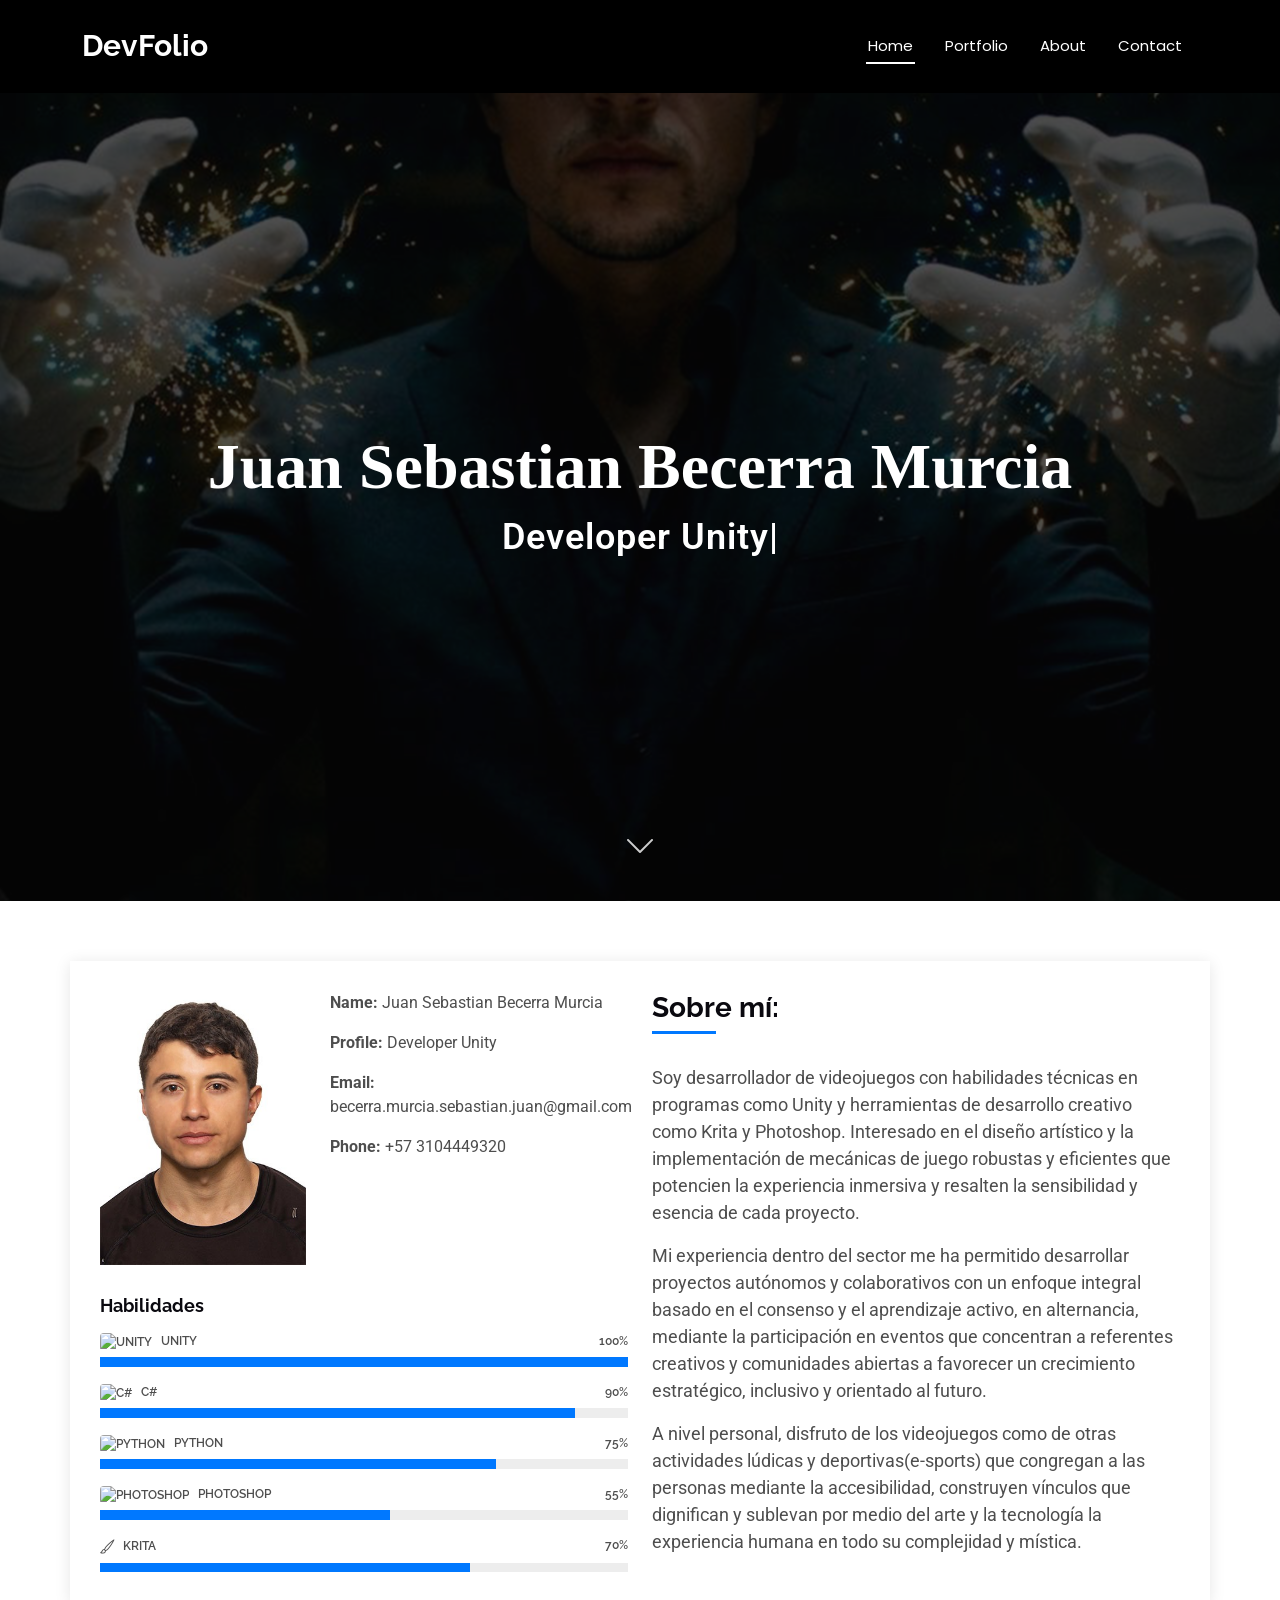
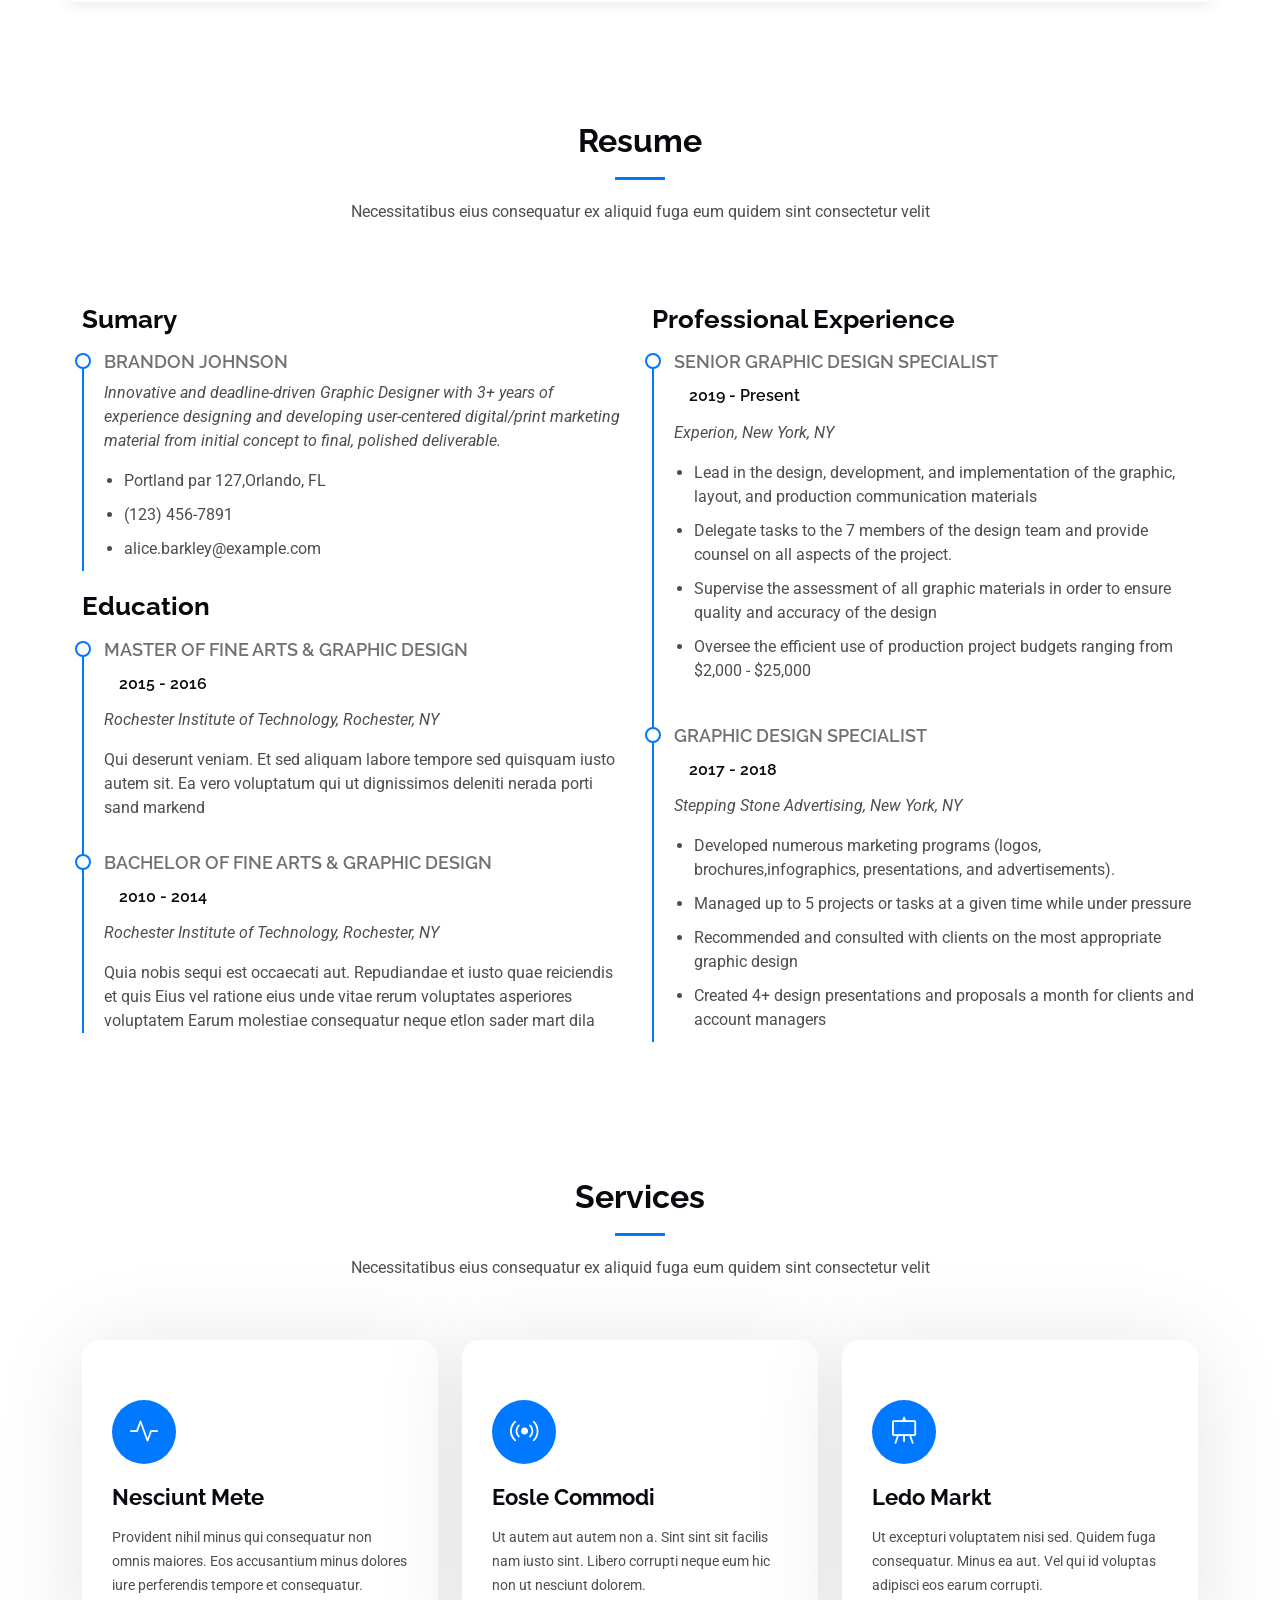
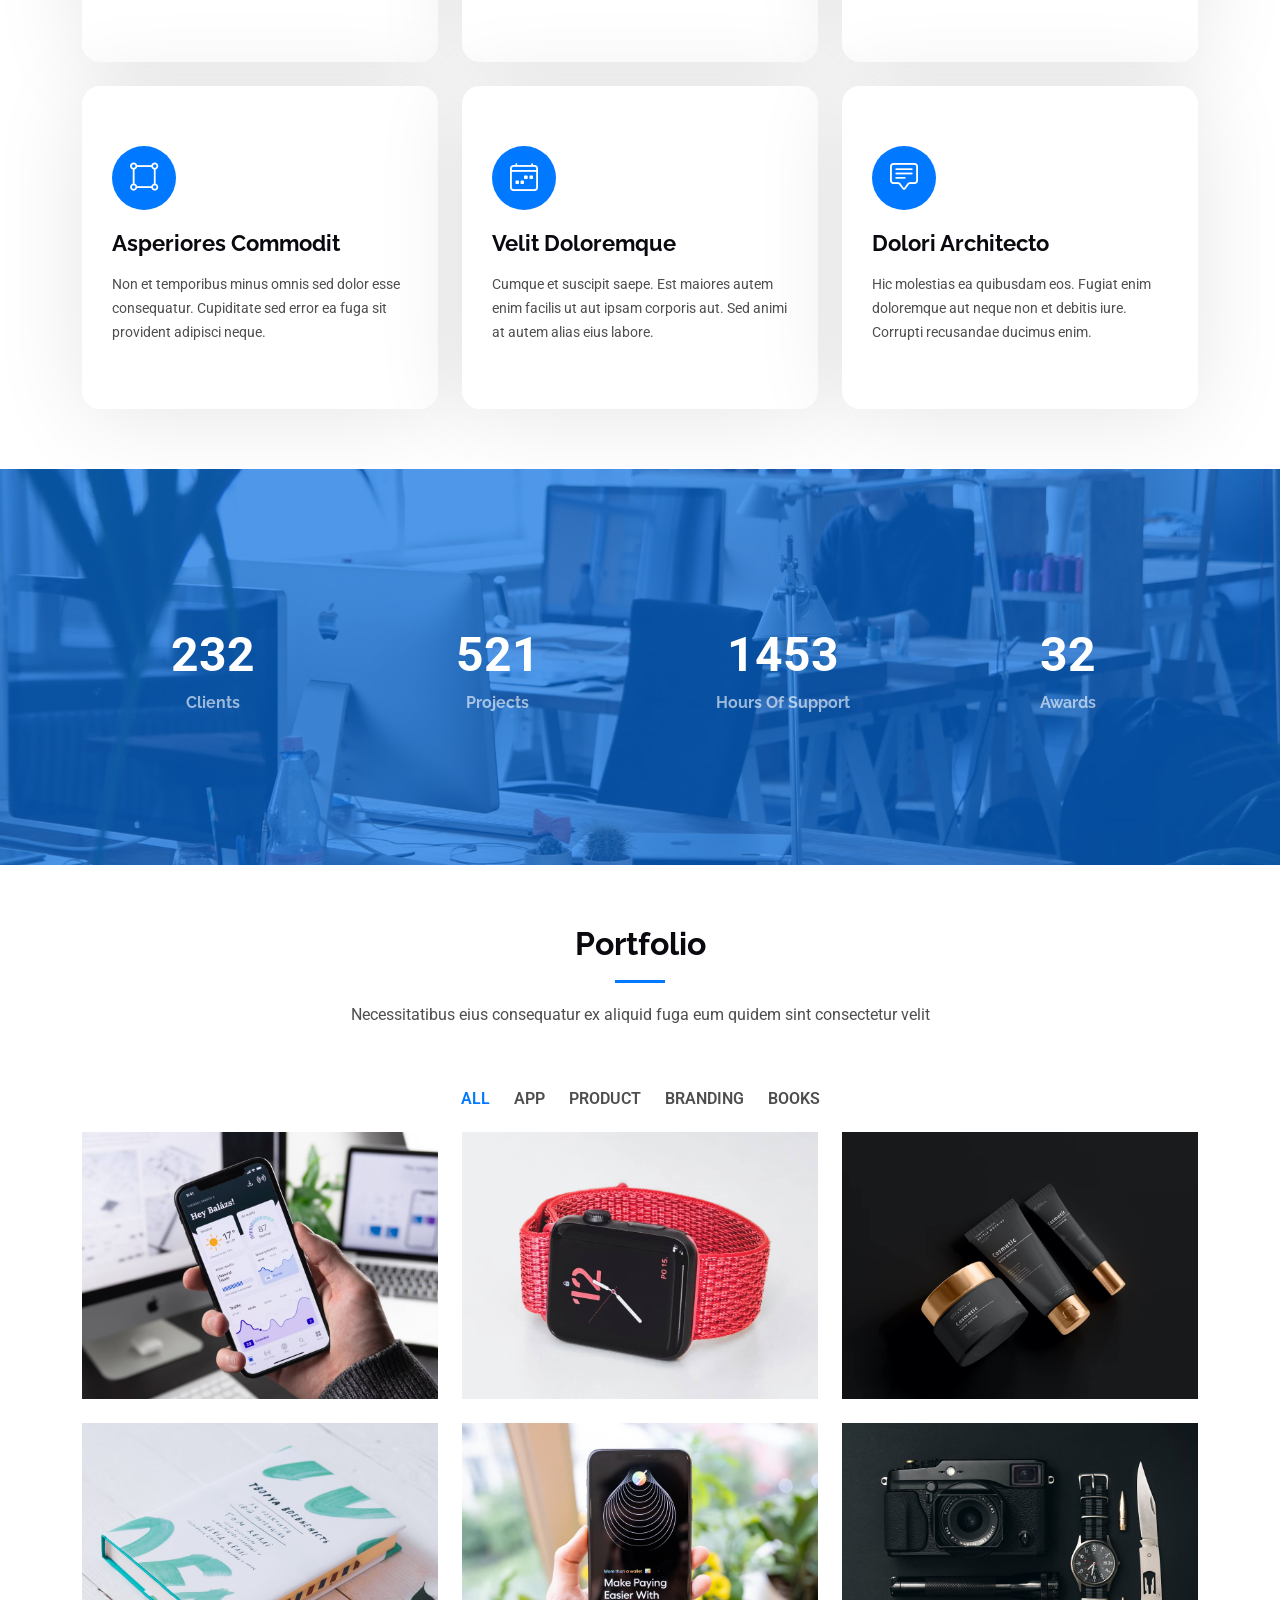
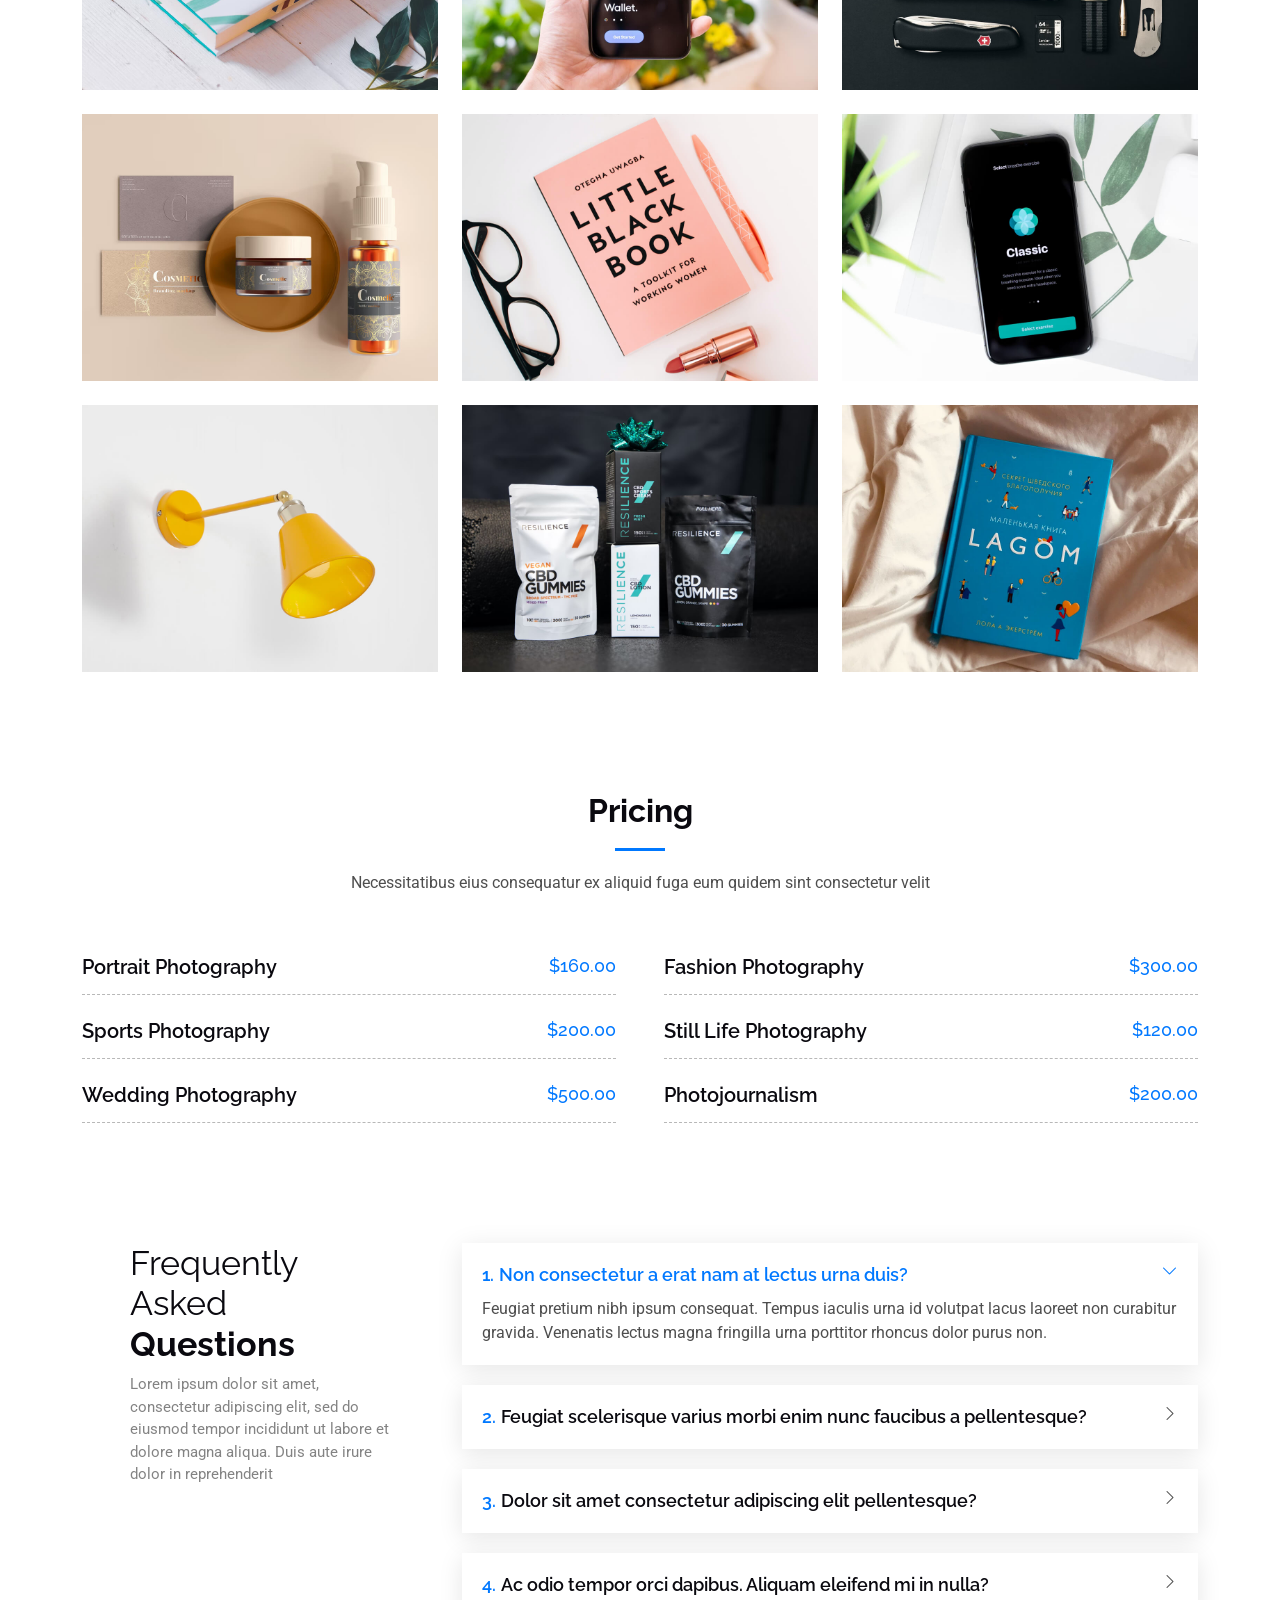
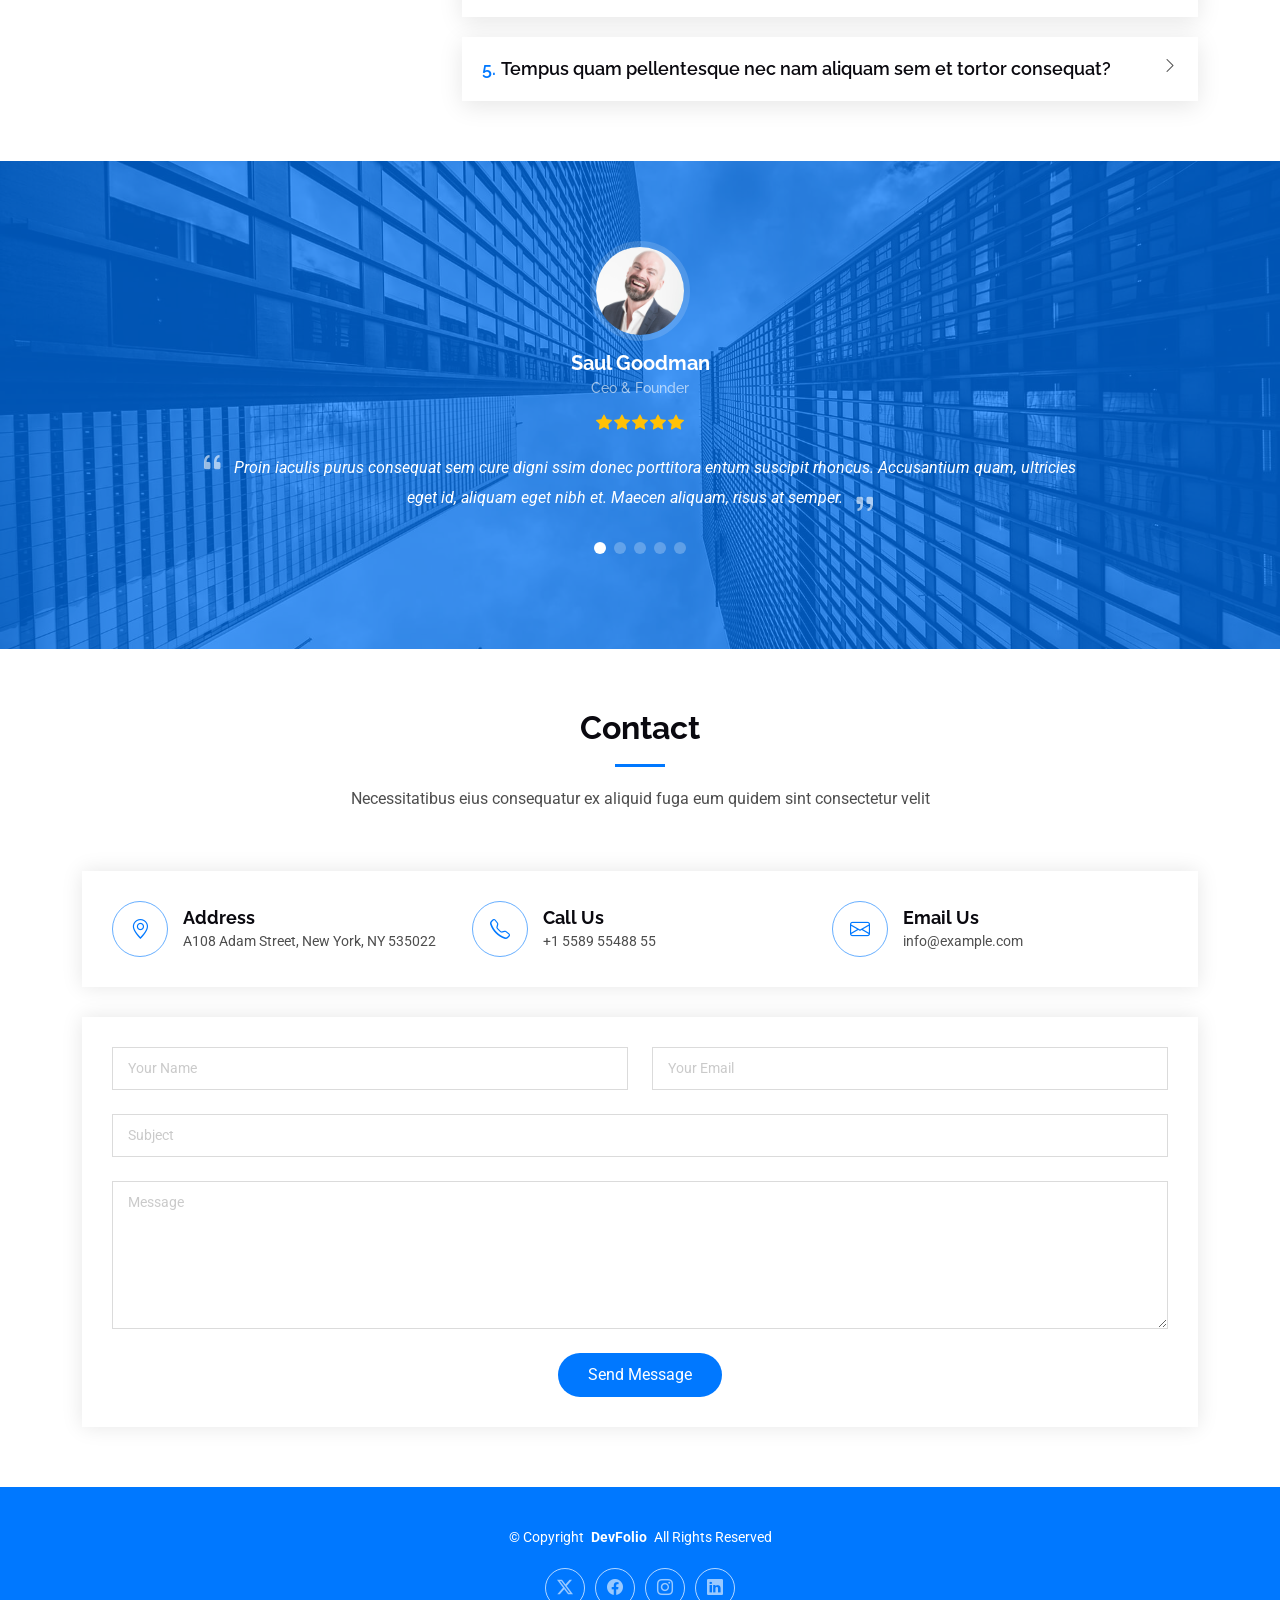
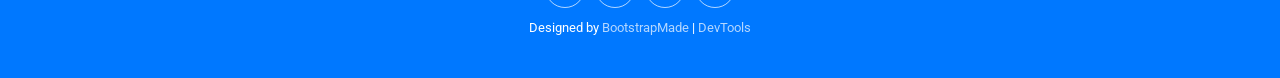
==== DevFolio/index.html @ 022523c9 "Add new HTML pages for portfolio details, service details, and starter page in DevFolio template" ====
<!DOCTYPE html>
<html lang="en">

<head>
  <meta charset="utf-8">
  <meta content="width=device-width, initial-scale=1.0" name="viewport">
  <title>Index - DevFolio Bootstrap Template</title>
  <meta name="description" content="">
  <meta name="keywords" content="">

  <!-- Favicons -->
  <link href="assets/img/favicon.png" rel="icon">
  <link href="assets/img/apple-touch-icon.png" rel="apple-touch-icon">

  <!-- Fonts -->
  <link href="https://fonts.googleapis.com" rel="preconnect">
  <link href="https://fonts.gstatic.com" rel="preconnect" crossorigin>
  <link href="https://fonts.googleapis.com/css2?family=Roboto:ital,wght@0,100;0,300;0,400;0,500;0,700;0,900;1,100;1,300;1,400;1,500;1,700;1,900&family=Poppins:ital,wght@0,100;0,200;0,300;0,400;0,500;0,600;0,700;0,800;0,900;1,100;1,200;1,300;1,400;1,500;1,600;1,700;1,800;1,900&family=Raleway:ital,wght@0,100;0,200;0,300;0,400;0,500;0,600;0,700;0,800;0,900;1,100;1,200;1,300;1,400;1,500;1,600;1,700;1,800;1,900&display=swap" rel="stylesheet">
  <link href="https://fonts.googleapis.com/css2?family=Ribeye&display=swap" rel="preconnect">

  <!-- Vendor CSS Files -->
  <link href="assets/vendor/bootstrap/css/bootstrap.min.css" rel="stylesheet">
  <link href="assets/vendor/bootstrap-icons/bootstrap-icons.css" rel="stylesheet">
  <link href="assets/vendor/aos/aos.css" rel="stylesheet">
  <link href="assets/vendor/glightbox/css/glightbox.min.css" rel="stylesheet">
  <link href="assets/vendor/swiper/swiper-bundle.min.css" rel="stylesheet">

  <!--Devicon-->
  <link href="https://cdn.jsdelivr.net/gh/devicons/devicon@v2.16.0/devicon.min.css" rel="stylesheet">

  <!-- Main CSS File -->
  <link href="assets/css/main.css" rel="stylesheet">

  <!-- =======================================================
  * Template Name: DevFolio
  * Template URL: https://bootstrapmade.com/devfolio-bootstrap-portfolio-html-template/
  * Updated: Aug 07 2024 with Bootstrap v5.3.3
  * Author: BootstrapMade.com
  * License: https://bootstrapmade.com/license/
  ======================================================== -->
</head>

<body class="index-page">

  <header id="header" class="header d-flex align-items-center sticky-top">
    <div class="container-fluid container-xl position-relative d-flex align-items-center justify-content-between">

      <a href="index.html" class="logo d-flex align-items-center">
        <!-- Uncomment the line below if you also wish to use an image logo -->
        <!-- <img src="assets/img/logo.png" alt=""> -->
        <h1 class="sitename">DevFolio</h1>
      </a>

      <nav id="navmenu" class="navmenu">
        <ul>
          <li><a href="#hero" class="active">Home<br></a></li>
          <li><a href="#portfolio">Portfolio</a></li>
          <li><a href="#about">About</a></li>
          <li><a href="#contact">Contact</a></li>
          <!--
          <li class="dropdown"><a href="#"><span>Dropdown</span> <i class="bi bi-chevron-down toggle-dropdown"></i></a>
            <ul>
              <li><a href="#">Dropdown 1</a></li>
              <li class="dropdown"><a href="#"><span>Deep Dropdown</span> <i class="bi bi-chevron-down toggle-dropdown"></i></a>
                <ul>
                  <li><a href="#">Deep Dropdown 1</a></li>
                  <li><a href="#">Deep Dropdown 2</a></li>
                  <li><a href="#">Deep Dropdown 3</a></li>
                  <li><a href="#">Deep Dropdown 4</a></li>
                  <li><a href="#">Deep Dropdown 5</a></li>
                </ul>
              </li>
              <li><a href="#">Dropdown 2</a></li>
              <li><a href="#">Dropdown 3</a></li>
              <li><a href="#">Dropdown 4</a></li>
            </ul>
          </li>
          <li><a href="#contact">Contact</a></li>
        </ul>
      -->
        <i class="mobile-nav-toggle d-xl-none bi bi-list"></i>
      </nav>

    </div>
  </header>

  <main class="main">

    <!-- Hero Section -->
    <section id="hero" class="hero section dark-background">

      <img src="assets/img/Inmortal.png" alt="" data-aos="fade-in">

      <div class="container d-flex flex-column align-items-center justify-content-center text-center" data-aos="fade-up" data-aos-delay="100">
        <h2>Juan Sebastian Becerra Murcia</h2>
        <p><span class="typed" data-typed-items="Developer Unity, Technical Arts"></span></p>
      </div>
      <!-- Indicador de scroll — enlace funcional + icono animado -->
      <a href="#about" class="hero-scroll-indicator" aria-label="Scroll to about section">
      <i class="bi bi-chevron-down"></i>
      </a>

    </section><!-- /Hero Section -->

    <!-- About Section -->
    <section id="about" class="about section">

      <div class="container" data-aos="fade-up" data-aos-delay="100">

        <div class="row gy-4">
          <div class="col-md-6">

            <div class="row justify-content-between gy-4">
              <div class="col-lg-5">
                <img src="assets/img/Mi.jpeg" class="img-fluid" alt="">
              </div>
              <div class="col-lg-7 about-info">
                <p><strong>Name: </strong> <span>Juan Sebastian Becerra Murcia</span></p>
                <p><strong>Profile: </strong> <span>Developer Unity</span></p>
                <p><strong>Email: </strong> <span>becerra.murcia.sebastian.juan@gmail.com</span></p>
                <p><strong>Phone: </strong> <span>+57 3104449320</span></p>
              </div>
            </div>

            <div class="skills-content skills-animation">

              <h5>Habilidades</h5>

                <div class="progress">
                  <span class="skill"><img src="https://skillicons.dev/icons?i=unity" width="20" height="20" alt="Unity"> <span>Unity</span> <i class="val">100%</i></span>
                  <div class="progress-bar-wrap">
                    <div class="progress-bar" role="progressbar" aria-valuenow="100" aria-valuemin="0" aria-valuemax="100"></div>
                  </div>
                </div><!-- End Skills Item -->

                <div class="progress">
                  <span class="skill"><img src="https://skillicons.dev/icons?i=cs" width="20" height="20" alt="C#"> <span>C#</span> <i class="val">90%</i></span>
                  <div class="progress-bar-wrap">
                    <div class="progress-bar" role="progressbar" aria-valuenow="90" aria-valuemin="0" aria-valuemax="100"></div>
                  </div>
                </div><!-- End Skills Item -->

                <div class="progress">
                  <span class="skill"><img src="https://skillicons.dev/icons?i=python" width="20" height="20" alt="python"> <span>Python</span> <i class="val">75%</i></span>
                  <div class="progress-bar-wrap">
                    <div class="progress-bar" role="progressbar" aria-valuenow="75" aria-valuemin="0" aria-valuemax="100"></div>
                  </div>
                </div><!-- End Skills Item -->

                <div class="progress">
                  <span class="skill"><img src="https://skillicons.dev/icons?i=ps" width="20" height="20" alt="Photoshop"> <span>Photoshop</span> <i class="val">55%</i></span>
                  <div class="progress-bar-wrap">
                    <div class="progress-bar" role="progressbar" aria-valuenow="55" aria-valuemin="0" aria-valuemax="100"></div>
                  </div>
                </div><!-- End Skills Item -->

                <div class="progress">
                  <span class="skill"><i class="bi bi-brush" style="font-size: 1.2em; margin-right: 6px; vertical-align: middle;"></i> <span>Krita</span> <i class="val">70%</i></span>
                  <div class="progress-bar-wrap">
                    <div class="progress-bar" role="progressbar" aria-valuenow="70" aria-valuemin="0" aria-valuemax="100"></div>
                  </div>
                </div><!-- End Skills Item -->

            </div>
          </div>

          <div class="col-md-6">
            <div class="about-me">
              <h4>Sobre mí:</h4>
              <p>
                Soy desarrollador de videojuegos con habilidades técnicas en programas como Unity y herramientas de desarrollo creativo como Krita y Photoshop. Interesado en el diseño artístico y la implementación de mecánicas de juego robustas y eficientes que potencien la experiencia inmersiva y resalten la sensibilidad y esencia de cada proyecto.
              </p>
              <p>
                Mi experiencia dentro del sector me ha permitido desarrollar proyectos autónomos y colaborativos con un enfoque integral basado en el consenso y el aprendizaje activo, en alternancia, mediante la participación en eventos que concentran a referentes creativos y comunidades abiertas a favorecer un crecimiento estratégico, inclusivo y orientado al futuro.
              </p>
              <p>
                A nivel personal, disfruto de los videojuegos como de otras actividades lúdicas y deportivas(e-sports) que congregan a las personas mediante la accesibilidad, construyen vínculos que dignifican y sublevan por medio del arte y la tecnología la experiencia humana en todo su complejidad y mística.  
              </p>
            </div>
          </div>
        </div>

      </div>

    </section><!-- /About Section -->

    <!-- Resume Section -->
    <section id="resume" class="resume section">

      <!-- Section Title -->
      <div class="container section-title" data-aos="fade-up">
        <h2>Resume</h2>
        <p>Necessitatibus eius consequatur ex aliquid fuga eum quidem sint consectetur velit</p>
      </div><!-- End Section Title -->

      <div class="container">

        <div class="row">

          <div class="col-lg-6" data-aos="fade-up" data-aos-delay="100">
            <h3 class="resume-title">Sumary</h3>

            <div class="resume-item pb-0">
              <h4>Brandon Johnson</h4>
              <p><em>Innovative and deadline-driven Graphic Designer with 3+ years of experience designing and developing user-centered digital/print marketing material from initial concept to final, polished deliverable.</em></p>
              <ul>
                <li>Portland par 127,Orlando, FL</li>
                <li>(123) 456-7891</li>
                <li>alice.barkley@example.com</li>
              </ul>
            </div><!-- Edn Resume Item -->

            <h3 class="resume-title">Education</h3>
            <div class="resume-item">
              <h4>Master of Fine Arts &amp; Graphic Design</h4>
              <h5>2015 - 2016</h5>
              <p><em>Rochester Institute of Technology, Rochester, NY</em></p>
              <p>Qui deserunt veniam. Et sed aliquam labore tempore sed quisquam iusto autem sit. Ea vero voluptatum qui ut dignissimos deleniti nerada porti sand markend</p>
            </div><!-- Edn Resume Item -->

            <div class="resume-item">
              <h4>Bachelor of Fine Arts &amp; Graphic Design</h4>
              <h5>2010 - 2014</h5>
              <p><em>Rochester Institute of Technology, Rochester, NY</em></p>
              <p>Quia nobis sequi est occaecati aut. Repudiandae et iusto quae reiciendis et quis Eius vel ratione eius unde vitae rerum voluptates asperiores voluptatem Earum molestiae consequatur neque etlon sader mart dila</p>
            </div><!-- Edn Resume Item -->

          </div>

          <div class="col-lg-6" data-aos="fade-up" data-aos-delay="200">
            <h3 class="resume-title">Professional Experience</h3>
            <div class="resume-item">
              <h4>Senior graphic design specialist</h4>
              <h5>2019 - Present</h5>
              <p><em>Experion, New York, NY </em></p>
              <ul>
                <li>Lead in the design, development, and implementation of the graphic, layout, and production communication materials</li>
                <li>Delegate tasks to the 7 members of the design team and provide counsel on all aspects of the project. </li>
                <li>Supervise the assessment of all graphic materials in order to ensure quality and accuracy of the design</li>
                <li>Oversee the efficient use of production project budgets ranging from $2,000 - $25,000</li>
              </ul>
            </div><!-- Edn Resume Item -->

            <div class="resume-item">
              <h4>Graphic design specialist</h4>
              <h5>2017 - 2018</h5>
              <p><em>Stepping Stone Advertising, New York, NY</em></p>
              <ul>
                <li>Developed numerous marketing programs (logos, brochures,infographics, presentations, and advertisements).</li>
                <li>Managed up to 5 projects or tasks at a given time while under pressure</li>
                <li>Recommended and consulted with clients on the most appropriate graphic design</li>
                <li>Created 4+ design presentations and proposals a month for clients and account managers</li>
              </ul>
            </div><!-- Edn Resume Item -->

          </div>

        </div>

      </div>

    </section><!-- /Resume Section -->

    <!-- Services Section -->
    <section id="services" class="services section">

      <!-- Section Title -->
      <div class="container section-title" data-aos="fade-up">
        <h2>Services</h2>
        <p>Necessitatibus eius consequatur ex aliquid fuga eum quidem sint consectetur velit</p>
      </div><!-- End Section Title -->

      <div class="container">

        <div class="row gy-4">

          <div class="col-lg-4 col-md-6" data-aos="fade-up" data-aos-delay="100">
            <div class="service-item  position-relative">
              <div class="icon">
                <i class="bi bi-activity"></i>
              </div>
              <a href="#" class="stretched-link">
                <h3>Nesciunt Mete</h3>
              </a>
              <p>Provident nihil minus qui consequatur non omnis maiores. Eos accusantium minus dolores iure perferendis tempore et consequatur.</p>
            </div>
          </div><!-- End Service Item -->

          <div class="col-lg-4 col-md-6" data-aos="fade-up" data-aos-delay="200">
            <div class="service-item position-relative">
              <div class="icon">
                <i class="bi bi-broadcast"></i>
              </div>
              <a href="#" class="stretched-link">
                <h3>Eosle Commodi</h3>
              </a>
              <p>Ut autem aut autem non a. Sint sint sit facilis nam iusto sint. Libero corrupti neque eum hic non ut nesciunt dolorem.</p>
            </div>
          </div><!-- End Service Item -->

          <div class="col-lg-4 col-md-6" data-aos="fade-up" data-aos-delay="300">
            <div class="service-item position-relative">
              <div class="icon">
                <i class="bi bi-easel"></i>
              </div>
              <a href="#" class="stretched-link">
                <h3>Ledo Markt</h3>
              </a>
              <p>Ut excepturi voluptatem nisi sed. Quidem fuga consequatur. Minus ea aut. Vel qui id voluptas adipisci eos earum corrupti.</p>
            </div>
          </div><!-- End Service Item -->

          <div class="col-lg-4 col-md-6" data-aos="fade-up" data-aos-delay="400">
            <div class="service-item position-relative">
              <div class="icon">
                <i class="bi bi-bounding-box-circles"></i>
              </div>
              <a href="#" class="stretched-link">
                <h3>Asperiores Commodit</h3>
              </a>
              <p>Non et temporibus minus omnis sed dolor esse consequatur. Cupiditate sed error ea fuga sit provident adipisci neque.</p>
              <a href="#" class="stretched-link"></a>
            </div>
          </div><!-- End Service Item -->

          <div class="col-lg-4 col-md-6" data-aos="fade-up" data-aos-delay="500">
            <div class="service-item position-relative">
              <div class="icon">
                <i class="bi bi-calendar4-week"></i>
              </div>
              <a href="#" class="stretched-link">
                <h3>Velit Doloremque</h3>
              </a>
              <p>Cumque et suscipit saepe. Est maiores autem enim facilis ut aut ipsam corporis aut. Sed animi at autem alias eius labore.</p>
              <a href="#" class="stretched-link"></a>
            </div>
          </div><!-- End Service Item -->

          <div class="col-lg-4 col-md-6" data-aos="fade-up" data-aos-delay="600">
            <div class="service-item position-relative">
              <div class="icon">
                <i class="bi bi-chat-square-text"></i>
              </div>
              <a href="#" class="stretched-link">
                <h3>Dolori Architecto</h3>
              </a>
              <p>Hic molestias ea quibusdam eos. Fugiat enim doloremque aut neque non et debitis iure. Corrupti recusandae ducimus enim.</p>
              <a href="#" class="stretched-link"></a>
            </div>
          </div><!-- End Service Item -->

        </div>

      </div>

    </section><!-- /Services Section -->

    <!-- Stats Section -->
    <section id="stats" class="stats section accent-background">

      <img src="assets/img/stats-bg.jpg" alt="" data-aos="fade-in">

      <div class="container position-relative" data-aos="fade-up" data-aos-delay="100">

        <div class="row gy-4">

          <div class="col-lg-3 col-md-6">
            <div class="stats-item text-center w-100 h-100">
              <span data-purecounter-start="0" data-purecounter-end="232" data-purecounter-duration="0" class="purecounter">232</span>
              <p>Clients</p>
            </div>
          </div><!-- End Stats Item -->

          <div class="col-lg-3 col-md-6">
            <div class="stats-item text-center w-100 h-100">
              <span data-purecounter-start="0" data-purecounter-end="521" data-purecounter-duration="0" class="purecounter">521</span>
              <p>Projects</p>
            </div>
          </div><!-- End Stats Item -->

          <div class="col-lg-3 col-md-6">
            <div class="stats-item text-center w-100 h-100">
              <span data-purecounter-start="0" data-purecounter-end="1453" data-purecounter-duration="0" class="purecounter">1453</span>
              <p>Hours Of Support</p>
            </div>
          </div><!-- End Stats Item -->

          <div class="col-lg-3 col-md-6">
            <div class="stats-item text-center w-100 h-100">
              <span data-purecounter-start="0" data-purecounter-end="32" data-purecounter-duration="0" class="purecounter">32</span>
              <p>Awards</p>
            </div>
          </div><!-- End Stats Item -->

        </div>

      </div>

    </section><!-- /Stats Section -->

    <!-- Portfolio Section -->
    <section id="portfolio" class="portfolio section">

      <!-- Section Title -->
      <div class="container section-title" data-aos="fade-up">
        <h2>Portfolio</h2>
        <p>Necessitatibus eius consequatur ex aliquid fuga eum quidem sint consectetur velit</p>
      </div><!-- End Section Title -->

      <div class="container">

        <div class="isotope-layout" data-default-filter="*" data-layout="masonry" data-sort="original-order">

          <ul class="portfolio-filters isotope-filters" data-aos="fade-up" data-aos-delay="100">
            <li data-filter="*" class="filter-active">All</li>
            <li data-filter=".filter-app">App</li>
            <li data-filter=".filter-product">Product</li>
            <li data-filter=".filter-branding">Branding</li>
            <li data-filter=".filter-books">Books</li>
          </ul><!-- End Portfolio Filters -->

          <div class="row gy-4 isotope-container" data-aos="fade-up" data-aos-delay="200">

            <div class="col-lg-4 col-md-6 portfolio-item isotope-item filter-app">
              <img src="assets/img/portfolio/app-1.jpg" class="img-fluid" alt="">
              <div class="portfolio-info">
                <h4>App 1</h4>
                <p>Lorem ipsum, dolor sit amet consectetur</p>
                <a href="assets/img/portfolio/app-1.jpg" title="App 1" data-gallery="portfolio-gallery-app" class="glightbox preview-link"><i class="bi bi-zoom-in"></i></a>
                <a href="portfolio-details.html" title="More Details" class="details-link"><i class="bi bi-link-45deg"></i></a>
              </div>
            </div><!-- End Portfolio Item -->

            <div class="col-lg-4 col-md-6 portfolio-item isotope-item filter-product">
              <img src="assets/img/portfolio/product-1.jpg" class="img-fluid" alt="">
              <div class="portfolio-info">
                <h4>Product 1</h4>
                <p>Lorem ipsum, dolor sit amet consectetur</p>
                <a href="assets/img/portfolio/product-1.jpg" title="Product 1" data-gallery="portfolio-gallery-product" class="glightbox preview-link"><i class="bi bi-zoom-in"></i></a>
                <a href="portfolio-details.html" title="More Details" class="details-link"><i class="bi bi-link-45deg"></i></a>
              </div>
            </div><!-- End Portfolio Item -->

            <div class="col-lg-4 col-md-6 portfolio-item isotope-item filter-branding">
              <img src="assets/img/portfolio/branding-1.jpg" class="img-fluid" alt="">
              <div class="portfolio-info">
                <h4>Branding 1</h4>
                <p>Lorem ipsum, dolor sit amet consectetur</p>
                <a href="assets/img/portfolio/branding-1.jpg" title="Branding 1" data-gallery="portfolio-gallery-branding" class="glightbox preview-link"><i class="bi bi-zoom-in"></i></a>
                <a href="portfolio-details.html" title="More Details" class="details-link"><i class="bi bi-link-45deg"></i></a>
              </div>
            </div><!-- End Portfolio Item -->

            <div class="col-lg-4 col-md-6 portfolio-item isotope-item filter-books">
              <img src="assets/img/portfolio/books-1.jpg" class="img-fluid" alt="">
              <div class="portfolio-info">
                <h4>Books 1</h4>
                <p>Lorem ipsum, dolor sit amet consectetur</p>
                <a href="assets/img/portfolio/books-1.jpg" title="Branding 1" data-gallery="portfolio-gallery-book" class="glightbox preview-link"><i class="bi bi-zoom-in"></i></a>
                <a href="portfolio-details.html" title="More Details" class="details-link"><i class="bi bi-link-45deg"></i></a>
              </div>
            </div><!-- End Portfolio Item -->

            <div class="col-lg-4 col-md-6 portfolio-item isotope-item filter-app">
              <img src="assets/img/portfolio/app-2.jpg" class="img-fluid" alt="">
              <div class="portfolio-info">
                <h4>App 2</h4>
                <p>Lorem ipsum, dolor sit amet consectetur</p>
                <a href="assets/img/portfolio/app-2.jpg" title="App 2" data-gallery="portfolio-gallery-app" class="glightbox preview-link"><i class="bi bi-zoom-in"></i></a>
                <a href="portfolio-details.html" title="More Details" class="details-link"><i class="bi bi-link-45deg"></i></a>
              </div>
            </div><!-- End Portfolio Item -->

            <div class="col-lg-4 col-md-6 portfolio-item isotope-item filter-product">
              <img src="assets/img/portfolio/product-2.jpg" class="img-fluid" alt="">
              <div class="portfolio-info">
                <h4>Product 2</h4>
                <p>Lorem ipsum, dolor sit amet consectetur</p>
                <a href="assets/img/portfolio/product-2.jpg" title="Product 2" data-gallery="portfolio-gallery-product" class="glightbox preview-link"><i class="bi bi-zoom-in"></i></a>
                <a href="portfolio-details.html" title="More Details" class="details-link"><i class="bi bi-link-45deg"></i></a>
              </div>
            </div><!-- End Portfolio Item -->

            <div class="col-lg-4 col-md-6 portfolio-item isotope-item filter-branding">
              <img src="assets/img/portfolio/branding-2.jpg" class="img-fluid" alt="">
              <div class="portfolio-info">
                <h4>Branding 2</h4>
                <p>Lorem ipsum, dolor sit amet consectetur</p>
                <a href="assets/img/portfolio/branding-2.jpg" title="Branding 2" data-gallery="portfolio-gallery-branding" class="glightbox preview-link"><i class="bi bi-zoom-in"></i></a>
                <a href="portfolio-details.html" title="More Details" class="details-link"><i class="bi bi-link-45deg"></i></a>
              </div>
            </div><!-- End Portfolio Item -->

            <div class="col-lg-4 col-md-6 portfolio-item isotope-item filter-books">
              <img src="assets/img/portfolio/books-2.jpg" class="img-fluid" alt="">
              <div class="portfolio-info">
                <h4>Books 2</h4>
                <p>Lorem ipsum, dolor sit amet consectetur</p>
                <a href="assets/img/portfolio/books-2.jpg" title="Branding 2" data-gallery="portfolio-gallery-book" class="glightbox preview-link"><i class="bi bi-zoom-in"></i></a>
                <a href="portfolio-details.html" title="More Details" class="details-link"><i class="bi bi-link-45deg"></i></a>
              </div>
            </div><!-- End Portfolio Item -->

            <div class="col-lg-4 col-md-6 portfolio-item isotope-item filter-app">
              <img src="assets/img/portfolio/app-3.jpg" class="img-fluid" alt="">
              <div class="portfolio-info">
                <h4>App 3</h4>
                <p>Lorem ipsum, dolor sit amet consectetur</p>
                <a href="assets/img/portfolio/app-3.jpg" title="App 3" data-gallery="portfolio-gallery-app" class="glightbox preview-link"><i class="bi bi-zoom-in"></i></a>
                <a href="portfolio-details.html" title="More Details" class="details-link"><i class="bi bi-link-45deg"></i></a>
              </div>
            </div><!-- End Portfolio Item -->

            <div class="col-lg-4 col-md-6 portfolio-item isotope-item filter-product">
              <img src="assets/img/portfolio/product-3.jpg" class="img-fluid" alt="">
              <div class="portfolio-info">
                <h4>Product 3</h4>
                <p>Lorem ipsum, dolor sit amet consectetur</p>
                <a href="assets/img/portfolio/product-3.jpg" title="Product 3" data-gallery="portfolio-gallery-product" class="glightbox preview-link"><i class="bi bi-zoom-in"></i></a>
                <a href="portfolio-details.html" title="More Details" class="details-link"><i class="bi bi-link-45deg"></i></a>
              </div>
            </div><!-- End Portfolio Item -->

            <div class="col-lg-4 col-md-6 portfolio-item isotope-item filter-branding">
              <img src="assets/img/portfolio/branding-3.jpg" class="img-fluid" alt="">
              <div class="portfolio-info">
                <h4>Branding 3</h4>
                <p>Lorem ipsum, dolor sit amet consectetur</p>
                <a href="assets/img/portfolio/branding-3.jpg" title="Branding 2" data-gallery="portfolio-gallery-branding" class="glightbox preview-link"><i class="bi bi-zoom-in"></i></a>
                <a href="portfolio-details.html" title="More Details" class="details-link"><i class="bi bi-link-45deg"></i></a>
              </div>
            </div><!-- End Portfolio Item -->

            <div class="col-lg-4 col-md-6 portfolio-item isotope-item filter-books">
              <img src="assets/img/portfolio/books-3.jpg" class="img-fluid" alt="">
              <div class="portfolio-info">
                <h4>Books 3</h4>
                <p>Lorem ipsum, dolor sit amet consectetur</p>
                <a href="assets/img/portfolio/books-3.jpg" title="Branding 3" data-gallery="portfolio-gallery-book" class="glightbox preview-link"><i class="bi bi-zoom-in"></i></a>
                <a href="portfolio-details.html" title="More Details" class="details-link"><i class="bi bi-link-45deg"></i></a>
              </div>
            </div><!-- End Portfolio Item -->

          </div><!-- End Portfolio Container -->

        </div>

      </div>

    </section><!-- /Portfolio Section -->

    <!-- Pricing Section -->
    <section id="pricing" class="pricing section">

      <!-- Section Title -->
      <div class="container section-title" data-aos="fade-up">
        <h2>Pricing</h2>
        <p>Necessitatibus eius consequatur ex aliquid fuga eum quidem sint consectetur velit</p>
      </div><!-- End Section Title -->

      <div class="container" data-aos="fade-up" data-aos-delay="100">

        <div class="row gy-4 gx-lg-5">

          <div class="col-lg-6">
            <div class="pricing-item d-flex justify-content-between">
              <h3>Portrait Photography</h3>
              <h4>$160.00</h4>
            </div>
          </div><!-- End Pricing Item -->

          <div class="col-lg-6">
            <div class="pricing-item d-flex justify-content-between">
              <h3>Fashion Photography</h3>
              <h4>$300.00</h4>
            </div>
          </div><!-- End Pricing Item -->

          <div class="col-lg-6">
            <div class="pricing-item d-flex justify-content-between">
              <h3>Sports Photography</h3>
              <h4>$200.00</h4>
            </div>
          </div><!-- End Pricing Item -->

          <div class="col-lg-6">
            <div class="pricing-item d-flex justify-content-between">
              <h3>Still Life Photography</h3>
              <h4>$120.00</h4>
            </div>
          </div><!-- End Pricing Item -->

          <div class="col-lg-6">
            <div class="pricing-item d-flex justify-content-between">
              <h3>Wedding Photography</h3>
              <h4>$500.00</h4>
            </div>
          </div><!-- End Pricing Item -->

          <div class="col-lg-6">
            <div class="pricing-item d-flex justify-content-between">
              <h3>Photojournalism</h3>
              <h4>$200.00</h4>
            </div>
          </div><!-- End Pricing Item -->

        </div>

      </div>

    </section><!-- /Pricing Section -->

    <!-- Faq Section -->
    <section id="faq" class="faq section">

      <div class="container">

        <div class="row gy-4">

          <div class="col-lg-4" data-aos="fade-up" data-aos-delay="100">
            <div class="content px-xl-5">
              <h3><span>Frequently Asked </span><strong>Questions</strong></h3>
              <p>
                Lorem ipsum dolor sit amet, consectetur adipiscing elit, sed do eiusmod tempor incididunt ut labore et dolore magna aliqua. Duis aute irure dolor in reprehenderit
              </p>
            </div>
          </div>

          <div class="col-lg-8" data-aos="fade-up" data-aos-delay="200">

            <div class="faq-container">
              <div class="faq-item faq-active">
                <h3><span class="num">1.</span> <span>Non consectetur a erat nam at lectus urna duis?</span></h3>
                <div class="faq-content">
                  <p>Feugiat pretium nibh ipsum consequat. Tempus iaculis urna id volutpat lacus laoreet non curabitur gravida. Venenatis lectus magna fringilla urna porttitor rhoncus dolor purus non.</p>
                </div>
                <i class="faq-toggle bi bi-chevron-right"></i>
              </div><!-- End Faq item-->

              <div class="faq-item">
                <h3><span class="num">2.</span> <span>Feugiat scelerisque varius morbi enim nunc faucibus a pellentesque?</span></h3>
                <div class="faq-content">
                  <p>Dolor sit amet consectetur adipiscing elit pellentesque habitant morbi. Id interdum velit laoreet id donec ultrices. Fringilla phasellus faucibus scelerisque eleifend donec pretium. Est pellentesque elit ullamcorper dignissim. Mauris ultrices eros in cursus turpis massa tincidunt dui.</p>
                </div>
                <i class="faq-toggle bi bi-chevron-right"></i>
              </div><!-- End Faq item-->

              <div class="faq-item">
                <h3><span class="num">3.</span> <span>Dolor sit amet consectetur adipiscing elit pellentesque?</span></h3>
                <div class="faq-content">
                  <p>Eleifend mi in nulla posuere sollicitudin aliquam ultrices sagittis orci. Faucibus pulvinar elementum integer enim. Sem nulla pharetra diam sit amet nisl suscipit. Rutrum tellus pellentesque eu tincidunt. Lectus urna duis convallis convallis tellus. Urna molestie at elementum eu facilisis sed odio morbi quis</p>
                </div>
                <i class="faq-toggle bi bi-chevron-right"></i>
              </div><!-- End Faq item-->

              <div class="faq-item">
                <h3><span class="num">4.</span> <span>Ac odio tempor orci dapibus. Aliquam eleifend mi in nulla?</span></h3>
                <div class="faq-content">
                  <p>Dolor sit amet consectetur adipiscing elit pellentesque habitant morbi. Id interdum velit laoreet id donec ultrices. Fringilla phasellus faucibus scelerisque eleifend donec pretium. Est pellentesque elit ullamcorper dignissim. Mauris ultrices eros in cursus turpis massa tincidunt dui.</p>
                </div>
                <i class="faq-toggle bi bi-chevron-right"></i>
              </div><!-- End Faq item-->

              <div class="faq-item">
                <h3><span class="num">5.</span> <span>Tempus quam pellentesque nec nam aliquam sem et tortor consequat?</span></h3>
                <div class="faq-content">
                  <p>Molestie a iaculis at erat pellentesque adipiscing commodo. Dignissim suspendisse in est ante in. Nunc vel risus commodo viverra maecenas accumsan. Sit amet nisl suscipit adipiscing bibendum est. Purus gravida quis blandit turpis cursus in</p>
                </div>
                <i class="faq-toggle bi bi-chevron-right"></i>
              </div><!-- End Faq item-->

            </div>

          </div>
        </div>

      </div>

    </section><!-- /Faq Section -->

    <!-- Testimonials Section -->
    <section id="testimonials" class="testimonials section accent-background">

      <img src="assets/img/testimonials-bg.jpg" class="testimonials-bg" alt="">

      <div class="container" data-aos="fade-up" data-aos-delay="100">

        <div class="swiper init-swiper">
          <script type="application/json" class="swiper-config">
            {
              "loop": true,
              "speed": 600,
              "autoplay": {
                "delay": 5000
              },
              "slidesPerView": "auto",
              "pagination": {
                "el": ".swiper-pagination",
                "type": "bullets",
                "clickable": true
              }
            }
          </script>
          <div class="swiper-wrapper">

            <div class="swiper-slide">
              <div class="testimonial-item">
                <img src="assets/img/testimonials/testimonials-1.jpg" class="testimonial-img" alt="">
                <h3>Saul Goodman</h3>
                <h4>Ceo &amp; Founder</h4>
                <div class="stars">
                  <i class="bi bi-star-fill"></i><i class="bi bi-star-fill"></i><i class="bi bi-star-fill"></i><i class="bi bi-star-fill"></i><i class="bi bi-star-fill"></i>
                </div>
                <p>
                  <i class="bi bi-quote quote-icon-left"></i>
                  <span>Proin iaculis purus consequat sem cure digni ssim donec porttitora entum suscipit rhoncus. Accusantium quam, ultricies eget id, aliquam eget nibh et. Maecen aliquam, risus at semper.</span>
                  <i class="bi bi-quote quote-icon-right"></i>
                </p>
              </div>
            </div><!-- End testimonial item -->

            <div class="swiper-slide">
              <div class="testimonial-item">
                <img src="assets/img/testimonials/testimonials-2.jpg" class="testimonial-img" alt="">
                <h3>Sara Wilsson</h3>
                <h4>Designer</h4>
                <div class="stars">
                  <i class="bi bi-star-fill"></i><i class="bi bi-star-fill"></i><i class="bi bi-star-fill"></i><i class="bi bi-star-fill"></i><i class="bi bi-star-fill"></i>
                </div>
                <p>
                  <i class="bi bi-quote quote-icon-left"></i>
                  <span>Export tempor illum tamen malis malis eram quae irure esse labore quem cillum quid cillum eram malis quorum velit fore eram velit sunt aliqua noster fugiat irure amet legam anim culpa.</span>
                  <i class="bi bi-quote quote-icon-right"></i>
                </p>
              </div>
            </div><!-- End testimonial item -->

            <div class="swiper-slide">
              <div class="testimonial-item">
                <img src="assets/img/testimonials/testimonials-3.jpg" class="testimonial-img" alt="">
                <h3>Jena Karlis</h3>
                <h4>Store Owner</h4>
                <div class="stars">
                  <i class="bi bi-star-fill"></i><i class="bi bi-star-fill"></i><i class="bi bi-star-fill"></i><i class="bi bi-star-fill"></i><i class="bi bi-star-fill"></i>
                </div>
                <p>
                  <i class="bi bi-quote quote-icon-left"></i>
                  <span>Enim nisi quem export duis labore cillum quae magna enim sint quorum nulla quem veniam duis minim tempor labore quem eram duis noster aute amet eram fore quis sint minim.</span>
                  <i class="bi bi-quote quote-icon-right"></i>
                </p>
              </div>
            </div><!-- End testimonial item -->

            <div class="swiper-slide">
              <div class="testimonial-item">
                <img src="assets/img/testimonials/testimonials-4.jpg" class="testimonial-img" alt="">
                <h3>Matt Brandon</h3>
                <h4>Freelancer</h4>
                <div class="stars">
                  <i class="bi bi-star-fill"></i><i class="bi bi-star-fill"></i><i class="bi bi-star-fill"></i><i class="bi bi-star-fill"></i><i class="bi bi-star-fill"></i>
                </div>
                <p>
                  <i class="bi bi-quote quote-icon-left"></i>
                  <span>Fugiat enim eram quae cillum dolore dolor amet nulla culpa multos export minim fugiat minim velit minim dolor enim duis veniam ipsum anim magna sunt elit fore quem dolore labore illum veniam.</span>
                  <i class="bi bi-quote quote-icon-right"></i>
                </p>
              </div>
            </div><!-- End testimonial item -->

            <div class="swiper-slide">
              <div class="testimonial-item">
                <img src="assets/img/testimonials/testimonials-5.jpg" class="testimonial-img" alt="">
                <h3>John Larson</h3>
                <h4>Entrepreneur</h4>
                <div class="stars">
                  <i class="bi bi-star-fill"></i><i class="bi bi-star-fill"></i><i class="bi bi-star-fill"></i><i class="bi bi-star-fill"></i><i class="bi bi-star-fill"></i>
                </div>
                <p>
                  <i class="bi bi-quote quote-icon-left"></i>
                  <span>Quis quorum aliqua sint quem legam fore sunt eram irure aliqua veniam tempor noster veniam enim culpa labore duis sunt culpa nulla illum cillum fugiat legam esse veniam culpa fore nisi cillum quid.</span>
                  <i class="bi bi-quote quote-icon-right"></i>
                </p>
              </div>
            </div><!-- End testimonial item -->

          </div>
          <div class="swiper-pagination"></div>
        </div>

      </div>

    </section><!-- /Testimonials Section -->

    <!-- Contact Section -->
    <section id="contact" class="contact section">

      <!-- Section Title -->
      <div class="container section-title" data-aos="fade-up">
        <h2>Contact</h2>
        <p>Necessitatibus eius consequatur ex aliquid fuga eum quidem sint consectetur velit</p>
      </div><!-- End Section Title -->

      <div class="container" data-aos="fade-up" data-aos-delay="100">

        <div class="info-wrap" data-aos="fade-up" data-aos-delay="200">
          <div class="row gy-5">

            <div class="col-lg-4">
              <div class="info-item d-flex align-items-center">
                <i class="bi bi-geo-alt flex-shrink-0"></i>
                <div>
                  <h3>Address</h3>
                  <p>A108 Adam Street, New York, NY 535022</p>
                </div>
              </div>
            </div><!-- End Info Item -->

            <div class="col-lg-4">
              <div class="info-item d-flex align-items-center">
                <i class="bi bi-telephone flex-shrink-0"></i>
                <div>
                  <h3>Call Us</h3>
                  <p>+1 5589 55488 55</p>
                </div>
              </div>
            </div><!-- End Info Item -->

            <div class="col-lg-4">
              <div class="info-item d-flex align-items-center">
                <i class="bi bi-envelope flex-shrink-0"></i>
                <div>
                  <h3>Email Us</h3>
                  <p>info@example.com</p>
                </div>
              </div>
            </div><!-- End Info Item -->

          </div>
        </div>

        <form action="forms/contact.php" method="post" class="php-email-form" data-aos="fade-up" data-aos-delay="300">
          <div class="row gy-4">

            <div class="col-md-6">
              <input type="text" name="name" class="form-control" placeholder="Your Name" required="">
            </div>

            <div class="col-md-6 ">
              <input type="email" class="form-control" name="email" placeholder="Your Email" required="">
            </div>

            <div class="col-md-12">
              <input type="text" class="form-control" name="subject" placeholder="Subject" required="">
            </div>

            <div class="col-md-12">
              <textarea class="form-control" name="message" rows="6" placeholder="Message" required=""></textarea>
            </div>

            <div class="col-md-12 text-center">
              <div class="loading">Loading</div>
              <div class="error-message"></div>
              <div class="sent-message">Your message has been sent. Thank you!</div>

              <button type="submit">Send Message</button>
            </div>

          </div>
        </form><!-- End Contact Form -->

      </div>

    </section><!-- /Contact Section -->

  </main>

  <footer id="footer" class="footer accent-background">

    <div class="container">
      <div class="copyright text-center ">
        <p>© <span>Copyright</span> <strong class="px-1 sitename">DevFolio</strong> <span>All Rights Reserved</span></p>
      </div>
      <div class="social-links d-flex justify-content-center">
        <a href=""><i class="bi bi-twitter-x"></i></a>
        <a href=""><i class="bi bi-facebook"></i></a>
        <a href=""><i class="bi bi-instagram"></i></a>
        <a href=""><i class="bi bi-linkedin"></i></a>
      </div>
      <div class="credits">
        <!-- All the links in the footer should remain intact. -->
        <!-- You can delete the links only if you've purchased the pro version. -->
        <!-- Licensing information: https://bootstrapmade.com/license/ -->
        <!-- Purchase the pro version with working PHP/AJAX contact form: [buy-url] -->
        Designed by <a href="https://bootstrapmade.com/">BootstrapMade</a> | <a href="https://bootstrapmade.com/tools/">DevTools</a>
      </div>
    </div>

  </footer>

  <!-- Scroll Top -->
  <a href="#" id="scroll-top" class="scroll-top d-flex align-items-center justify-content-center"><i class="bi bi-arrow-up-short"></i></a>

  <!-- Preloader -->
  <div id="preloader"></div>

  <!-- Vendor JS Files -->
  <script src="assets/vendor/bootstrap/js/bootstrap.bundle.min.js"></script>
  <script src="assets/vendor/php-email-form/validate.js"></script>
  <script src="assets/vendor/aos/aos.js"></script>
  <script src="assets/vendor/typed.js/typed.umd.js"></script>
  <script src="assets/vendor/waypoints/noframework.waypoints.js"></script>
  <script src="assets/vendor/purecounter/purecounter_vanilla.js"></script>
  <script src="assets/vendor/glightbox/js/glightbox.min.js"></script>
  <script src="assets/vendor/imagesloaded/imagesloaded.pkgd.min.js"></script>
  <script src="assets/vendor/isotope-layout/isotope.pkgd.min.js"></script>
  <script src="assets/vendor/swiper/swiper-bundle.min.js"></script>

  <!-- Main JS File -->
  <script src="assets/js/main.js"></script>

</body>

</html>
---- DevFolio/assets/css/main.css ----
/**
* Template Name: DevFolio
* Template URL: https://bootstrapmade.com/devfolio-bootstrap-portfolio-html-template/
* Updated: Aug 07 2024 with Bootstrap v5.3.3
* Author: BootstrapMade.com
* License: https://bootstrapmade.com/license/
*/

/*--------------------------------------------------------------
# Font & Color Variables
# Help: https://bootstrapmade.com/color-system/
--------------------------------------------------------------*/
/* Fonts */
:root {
  --default-font: "Roboto",  system-ui, -apple-system, "Segoe UI", Roboto, "Helvetica Neue", Arial, "Noto Sans", "Liberation Sans", sans-serif, "Apple Color Emoji", "Segoe UI Emoji", "Segoe UI Symbol", "Noto Color Emoji";
  --heading-font: "Raleway",  sans-serif;
  --nav-font: "Poppins",  sans-serif;
}

/* Global Colors - The following color variables are used throughout the website. Updating them here will change the color scheme of the entire website */
:root { 
  --background-color: #ffffff; /* Background color for the entire website, including individual sections */
  --default-color: #4e4e4e; /* Default color used for the majority of the text content across the entire website */
  --heading-color: #0a090f; /* Color for headings, subheadings and title throughout the website */
  --accent-color: #0078ff; /* Accent color that represents your brand on the website. It's used for buttons, links, and other elements that need to stand out */
  --surface-color: #ffffff; /* The surface color is used as a background of boxed elements within sections, such as cards, icon boxes, or other elements that require a visual separation from the global background. */
  --contrast-color: #ffffff; /* Contrast color for text, ensuring readability against backgrounds of accent, heading, or default colors. */
}

/* Nav Menu Colors - The following color variables are used specifically for the navigation menu. They are separate from the global colors to allow for more customization options */
:root {
  --nav-color: #ffffff;  /* The default color of the main navmenu links */
  --nav-hover-color: #ffffff; /* Applied to main navmenu links when they are hovered over or active */
  --nav-mobile-background-color: #ffffff; /* Used as the background color for mobile navigation menu */
  --nav-dropdown-background-color: #ffffff; /* Used as the background color for dropdown items that appear when hovering over primary navigation items */
  --nav-dropdown-color: #212529; /* Used for navigation links of the dropdown items in the navigation menu. */
  --nav-dropdown-hover-color: #0078ff; /* Similar to --nav-hover-color, this color is applied to dropdown navigation links when they are hovered over. */
}

/* Color Presets - These classes override global colors when applied to any section or element, providing reuse of the sam color scheme. */

.light-background {
  --background-color: #f9f9f9;
  --surface-color: #ffffff;
}

.dark-background {
  --background-color: #060606;
  --default-color: #ffffff;
  --heading-color: #ffffff;
  --surface-color: #252525;
  --contrast-color: #ffffff;
}

.accent-background {
  --background-color: #0078ff;
  --default-color: #ffffff;
  --heading-color: #ffffff;
  --accent-color: #ffffff;
  --surface-color: #3393ff;
  --contrast-color: #ffffff;
}

/* Smooth scroll */
:root {
  scroll-behavior: smooth;
}

/*--------------------------------------------------------------
# General Styling & Shared Classes
--------------------------------------------------------------*/
body {
  color: var(--default-color);
  background-color: var(--background-color);
  font-family: var(--default-font);
}

a {
  color: var(--accent-color);
  text-decoration: none;
  transition: 0.3s;
}

a:hover {
  color: color-mix(in srgb, var(--accent-color), transparent 25%);
  text-decoration: none;
}

h1,
h2,
h3,
h4,
h5,
h6 {
  color: var(--heading-color);
  font-family: var(--heading-font);
}

/* PHP Email Form Messages
------------------------------*/
.php-email-form .error-message {
  display: none;
  background: #df1529;
  color: #ffffff;
  text-align: left;
  padding: 15px;
  margin-bottom: 24px;
  font-weight: 600;
}

.php-email-form .sent-message {
  display: none;
  color: #ffffff;
  background: #059652;
  text-align: center;
  padding: 15px;
  margin-bottom: 24px;
  font-weight: 600;
}

.php-email-form .loading {
  display: none;
  background: var(--surface-color);
  text-align: center;
  padding: 15px;
  margin-bottom: 24px;
}

.php-email-form .loading:before {
  content: "";
  display: inline-block;
  border-radius: 50%;
  width: 24px;
  height: 24px;
  margin: 0 10px -6px 0;
  border: 3px solid var(--accent-color);
  border-top-color: var(--surface-color);
  animation: php-email-form-loading 1s linear infinite;
}

@keyframes php-email-form-loading {
  0% {
    transform: rotate(0deg);
  }

  100% {
    transform: rotate(360deg);
  }
}

/*--------------------------------------------------------------
# Global Header
--------------------------------------------------------------*/
.header {
  --background-color: #000000;
  --default-color: #ffffff;
  --heading-color: #ffffff;
  color: var(--default-color);
  background-color: var(--background-color);
  padding: 20px 0;
  transition: all 0.5s;
  z-index: 997;
}

.header .logo {
  line-height: 1;
}

.header .logo img {
  max-height: 32px;
  margin-right: 8px;
}

.header .logo h1 {
  font-size: 30px;
  margin: 0;
  font-weight: 700;
  color: var(--heading-color);
}

.scrolled .header {
  box-shadow: 0px 0 18px rgba(0, 0, 0, 0.1);
}

/*--------------------------------------------------------------
# Navigation Menu
--------------------------------------------------------------*/
/* Desktop Navigation */
@media (min-width: 1200px) {
  .navmenu {
    padding: 0;
  }

  .navmenu ul {
    margin: 0;
    padding: 0;
    display: flex;
    list-style: none;
    align-items: center;
  }

  .navmenu li {
    position: relative;
  }

  .navmenu>ul>li {
    white-space: nowrap;
    padding: 15px 14px;
  }

  .navmenu>ul>li:last-child {
    padding-right: 0;
  }

  .navmenu a,
  .navmenu a:focus {
    color: var(--nav-color);
    font-size: 15px;
    padding: 0 2px;
    font-family: var(--nav-font);
    font-weight: 400;
    display: flex;
    align-items: center;
    justify-content: space-between;
    white-space: nowrap;
    transition: 0.3s;
    position: relative;
  }

  .navmenu a i,
  .navmenu a:focus i {
    font-size: 12px;
    line-height: 0;
    margin-left: 5px;
    transition: 0.3s;
  }

  .navmenu>ul>li>a:before {
    content: "";
    position: absolute;
    width: 100%;
    height: 2px;
    bottom: -6px;
    left: 0;
    background-color: var(--nav-hover-color);
    visibility: hidden;
    width: 0px;
    transition: all 0.3s ease-in-out 0s;
  }

  .navmenu a:hover:before,
  .navmenu li:hover>a:before,
  .navmenu .active:before {
    visibility: visible;
    width: 100%;
  }

  .navmenu li:hover>a,
  .navmenu .active,
  .navmenu .active:focus {
    color: var(--nav-hover-color);
  }

  .navmenu .dropdown ul {
    margin: 0;
    padding: 10px 0;
    background: var(--nav-dropdown-background-color);
    display: block;
    position: absolute;
    visibility: hidden;
    left: 14px;
    top: 130%;
    opacity: 0;
    transition: 0.3s;
    border-radius: 4px;
    z-index: 99;
    box-shadow: 0px 0px 30px rgba(0, 0, 0, 0.1);
  }

  .navmenu .dropdown ul li {
    min-width: 200px;
  }

  .navmenu .dropdown ul a {
    padding: 10px 20px;
    font-size: 15px;
    text-transform: none;
    color: var(--nav-dropdown-color);
  }

  .navmenu .dropdown ul a i {
    font-size: 12px;
  }

  .navmenu .dropdown ul a:hover,
  .navmenu .dropdown ul .active:hover,
  .navmenu .dropdown ul li:hover>a {
    color: var(--nav-dropdown-hover-color);
  }

  .navmenu .dropdown:hover>ul {
    opacity: 1;
    top: 100%;
    visibility: visible;
  }

  .navmenu .dropdown .dropdown ul {
    top: 0;
    left: -90%;
    visibility: hidden;
  }

  .navmenu .dropdown .dropdown:hover>ul {
    opacity: 1;
    top: 0;
    left: -100%;
    visibility: visible;
  }
}

/* Mobile Navigation */
@media (max-width: 1199px) {
  .mobile-nav-toggle {
    color: var(--nav-color);
    font-size: 28px;
    line-height: 0;
    margin-right: 10px;
    cursor: pointer;
    transition: color 0.3s;
  }

  .navmenu {
    padding: 0;
    z-index: 9997;
  }

  .navmenu ul {
    display: none;
    list-style: none;
    position: absolute;
    inset: 60px 20px 20px 20px;
    padding: 10px 0;
    margin: 0;
    border-radius: 6px;
    background-color: var(--nav-mobile-background-color);
    border: 1px solid color-mix(in srgb, var(--default-color), transparent 90%);
    box-shadow: none;
    overflow-y: auto;
    transition: 0.3s;
    z-index: 9998;
  }

  .navmenu a,
  .navmenu a:focus {
    color: var(--nav-dropdown-color);
    padding: 10px 20px;
    font-family: var(--nav-font);
    font-size: 17px;
    font-weight: 500;
    display: flex;
    align-items: center;
    justify-content: space-between;
    white-space: nowrap;
    transition: 0.3s;
  }

  .navmenu a i,
  .navmenu a:focus i {
    font-size: 12px;
    line-height: 0;
    margin-left: 5px;
    width: 30px;
    height: 30px;
    display: flex;
    align-items: center;
    justify-content: center;
    border-radius: 50%;
    transition: 0.3s;
    background-color: color-mix(in srgb, var(--accent-color), transparent 90%);
  }

  .navmenu a i:hover,
  .navmenu a:focus i:hover {
    background-color: var(--accent-color);
    color: var(--contrast-color);
  }

  .navmenu a:hover,
  .navmenu .active,
  .navmenu .active:focus {
    color: var(--nav-dropdown-hover-color);
  }

  .navmenu .active i,
  .navmenu .active:focus i {
    background-color: var(--accent-color);
    color: var(--contrast-color);
    transform: rotate(180deg);
  }

  .navmenu .dropdown ul {
    position: static;
    display: none;
    z-index: 99;
    padding: 10px 0;
    margin: 10px 20px;
    background-color: var(--nav-dropdown-background-color);
    transition: all 0.5s ease-in-out;
  }

  .navmenu .dropdown ul ul {
    background-color: rgba(33, 37, 41, 0.1);
  }

  .navmenu .dropdown>.dropdown-active {
    display: block;
    background-color: rgba(33, 37, 41, 0.03);
  }

  .mobile-nav-active {
    overflow: hidden;
  }

  .mobile-nav-active .mobile-nav-toggle {
    color: #fff;
    position: absolute;
    font-size: 32px;
    top: 15px;
    right: 15px;
    margin-right: 0;
    z-index: 9999;
  }

  .mobile-nav-active .navmenu {
    position: fixed;
    overflow: hidden;
    inset: 0;
    background: rgba(33, 37, 41, 0.8);
    transition: 0.3s;
  }

  .mobile-nav-active .navmenu>ul {
    display: block;
  }
}

/*--------------------------------------------------------------
# Global Footer
--------------------------------------------------------------*/
.footer {
  color: var(--default-color);
  background-color: var(--background-color);
  font-size: 14px;
  padding: 40px 0;
  position: relative;
}

.footer .copyright p {
  margin-bottom: 0;
}

.footer .social-links {
  margin-top: 20px;
}

.footer .social-links a {
  display: flex;
  align-items: center;
  justify-content: center;
  width: 40px;
  height: 40px;
  border-radius: 50%;
  border: 1px solid color-mix(in srgb, var(--default-color), transparent 30%);
  font-size: 16px;
  color: color-mix(in srgb, var(--default-color), transparent 40%);
  margin: 0 5px;
  transition: 0.3s;
}

.footer .social-links a:hover {
  color: var(--default-color);
  border-color: var(--default-color);
}

.footer .credits {
  margin-top: 10px;
  font-size: 13px;
  text-align: center;
}

.footer .credits a {
  color: color-mix(in srgb, var(--default-color), transparent 30%);
}

/*--------------------------------------------------------------
# Preloader
--------------------------------------------------------------*/
#preloader {
  position: fixed;
  inset: 0;
  z-index: 999999;
  overflow: hidden;
  background: var(--background-color);
  transition: all 0.6s ease-out;
}

#preloader:before {
  content: "";
  position: fixed;
  top: calc(50% - 30px);
  left: calc(50% - 30px);
  border: 6px solid #ffffff;
  border-color: var(--accent-color) transparent var(--accent-color) transparent;
  border-radius: 50%;
  width: 60px;
  height: 60px;
  animation: animate-preloader 1.5s linear infinite;
}

@keyframes animate-preloader {
  0% {
    transform: rotate(0deg);
  }

  100% {
    transform: rotate(360deg);
  }
}

/*--------------------------------------------------------------
# Scroll Top Button
--------------------------------------------------------------*/
.scroll-top {
  position: fixed;
  visibility: hidden;
  opacity: 0;
  right: 15px;
  bottom: -15px;
  z-index: 99999;
  background-color: var(--accent-color);
  width: 44px;
  height: 44px;
  border-radius: 50px;
  transition: all 0.4s;
}

.scroll-top i {
  font-size: 24px;
  color: var(--contrast-color);
  line-height: 0;
}

.scroll-top:hover {
  background-color: color-mix(in srgb, var(--accent-color), transparent 20%);
  color: var(--contrast-color);
}

.scroll-top.active {
  visibility: visible;
  opacity: 1;
  bottom: 15px;
}

/*--------------------------------------------------------------
# Disable aos animation delay on mobile devices
--------------------------------------------------------------*/
@media screen and (max-width: 768px) {
  [data-aos-delay] {
    transition-delay: 0 !important;
  }
}

/*--------------------------------------------------------------
# Global Page Titles & Breadcrumbs
--------------------------------------------------------------*/
.page-title {
  --background-color: color-mix(in srgb, var(--default-color), transparent 96%);
  color: var(--default-color);
  background-color: var(--background-color);
  padding: 25px 0;
  position: relative;
}

.page-title h1 {
  font-size: 24px;
  font-weight: 700;
}

.page-title .breadcrumbs ol {
  display: flex;
  flex-wrap: wrap;
  list-style: none;
  padding: 0;
  margin: 0;
  font-size: 14px;
  font-weight: 400;
}

.page-title .breadcrumbs ol li+li {
  padding-left: 10px;
}

.page-title .breadcrumbs ol li+li::before {
  content: "/";
  display: inline-block;
  padding-right: 10px;
  color: color-mix(in srgb, var(--default-color), transparent 70%);
}

/*--------------------------------------------------------------
# Global Sections
--------------------------------------------------------------*/
section,
.section {
  color: var(--default-color);
  background-color: var(--background-color);
  padding: 60px 0;
  scroll-margin-top: 92px;
  overflow: clip;
}

@media (max-width: 1199px) {

  section,
  .section {
    scroll-margin-top: 76px;
  }
}

/*--------------------------------------------------------------
# Global Section Titles
--------------------------------------------------------------*/
.section-title {
  text-align: center;
  padding-bottom: 60px;
  position: relative;
}

.section-title h2 {
  font-size: 32px;
  font-weight: 700;
  margin-bottom: 20px;
  padding-bottom: 20px;
  position: relative;
}

.section-title h2:after {
  content: "";
  position: absolute;
  display: block;
  width: 50px;
  height: 3px;
  background: var(--accent-color);
  left: 0;
  right: 0;
  bottom: 0;
  margin: auto;
}

.section-title p {
  margin-bottom: 0;
}

/*--------------------------------------------------------------
# Hero Section
--------------------------------------------------------------*/
.hero {
  width: 100%;
  min-height: calc(100vh - 92px);
  position: relative;
  padding: 60px 0;
  display: flex;
  align-items: center;
  justify-content: center;
}

.hero img {
  position: absolute;
  inset: 0;
  display: block;
  width: 100%;
  height: 100%;
  object-fit: cover;
  z-index: 1;
}

.hero:before {
  content: "";
  background: color-mix(in srgb, var(--background-color), transparent 30%);
  position: absolute;
  inset: 0;
  z-index: 2;
}

.hero .container {
  position: relative;
  z-index: 3;
}

.hero h2 {
  margin: 0;
  font-size: 64px;
  font-weight: 700;
  font-family: "Ribeye", cursive;
}

.hero p {
  margin: 5px 0 0 0;
  font-size: 36px;
  font-weight: 600;
}

.hero p span {
  letter-spacing: 1px;
}

@media (max-width: 768px) {
  .hero h2 {
    font-size: 32px;
  }

  .hero p {
    font-size: 20px;
  }
}

.hero-scroll-indicator {
  position: absolute;
  bottom: 30px;
  left: 50%;
  transform: translateX(-50%);
  z-index: 2;
  text-decoration: none;
  color: rgba(255, 255, 255, 0.8);
  font-size: 2rem;
  transition: opacity 0.4s ease, visibility 0.4s ease;
  animation: heartbeat 1.5s ease-in-out infinite;
}

.hero-scroll-indicator:hover {
  color: #fff;
  animation-play-state: paused;
}

.hero-scroll-indicator.hidden {
  opacity: 0;
  visibility: hidden;
  pointer-events: none;
}

@keyframes heartbeat {
  0%, 100% {
    transform: translateX(-50%) scale(1);
    opacity: 0.8;
  }
  50% {
    transform: translateX(-50%) scale(1.3);
    opacity: 1;
  }
}

/*--------------------------------------------------------------
# About Section
--------------------------------------------------------------*/
.about .container {
  background-color: var(--surface-color);
  box-shadow: 0px 2px 15px rgba(0, 0, 0, 0.1);
  padding: 30px;
}

.about .skills-content h5 {
  font-size: 18px;
  font-weight: 700;
  margin: 30px 0 15px 0;
}

.about .progress {
  height: 36px;
  display: block;
  background: none;
  border-radius: 0;
  margin-top: 15px;
}

.about .progress .skill {
  color: var(--default-color);
  padding: 0;
  margin: 0 0 6px 0;
  text-transform: uppercase;
  display: block;
  font-weight: 600;
  font-family: var(--heading-font);
}

.about .progress .skill .val {
  float: right;
  font-style: normal;
}

.about .progress .skill > img {
  vertical-align: middle;
  margin-right: 6px;
  border-radius: 4px;
}

.about .progress-bar-wrap {
  background: color-mix(in srgb, var(--default-color), transparent 90%);
  height: 10px;
}

.about .progress-bar {
  width: 1px;
  height: 10px;
  transition: 0.9s;
  background-color: var(--accent-color);
}

.about .about-me h4 {
  font-size: 28px;
  position: relative;
  padding-bottom: 10px;
  margin-bottom: 30px;
  font-weight: 700;
}

.about .about-me h4:after {
  content: "";
  position: absolute;
  display: block;
  width: 64px;
  height: 3px;
  background: var(--accent-color);
  left: 0;
  bottom: 0;
  margin: auto;
}

.about .about-me p {
  font-size: 18px;
}

/*--------------------------------------------------------------
# Resume Section
--------------------------------------------------------------*/
.resume .resume-title {
  color: var(--heading-color);
  font-size: 26px;
  font-weight: 700;
  margin-top: 20px;
  margin-bottom: 20px;
}

.resume .resume-item {
  padding: 0 0 20px 20px;
  margin-top: -2px;
  border-left: 2px solid var(--accent-color);
  position: relative;
}

.resume .resume-item h4 {
  line-height: 18px;
  font-size: 18px;
  font-weight: 600;
  text-transform: uppercase;
  color: color-mix(in srgb, var(--default-color), transparent 20%);
  margin-bottom: 10px;
}

.resume .resume-item h5 {
  font-size: 16px;
  padding: 5px 15px;
  display: inline-block;
  font-weight: 600;
  margin-bottom: 10px;
}

.resume .resume-item ul {
  padding-left: 20px;
}

.resume .resume-item ul li {
  padding-bottom: 10px;
}

.resume .resume-item:last-child {
  padding-bottom: 0;
}

.resume .resume-item::before {
  content: "";
  position: absolute;
  width: 16px;
  height: 16px;
  border-radius: 50px;
  left: -9px;
  top: 0;
  background: var(--background-color);
  border: 2px solid var(--accent-color);
}

/*--------------------------------------------------------------
# Services Section
--------------------------------------------------------------*/
.services .service-item {
  background-color: var(--surface-color);
  box-shadow: 0px 5px 90px 0px rgba(0, 0, 0, 0.1);
  padding: 60px 30px;
  transition: all ease-in-out 0.3s;
  border-radius: 18px;
  border-bottom: 5px solid var(--surface-color);
  height: 100%;
}

.services .service-item .icon {
  color: var(--contrast-color);
  background: var(--accent-color);
  margin: 0;
  width: 64px;
  height: 64px;
  border-radius: 50px;
  display: flex;
  align-items: center;
  justify-content: center;
  margin-bottom: 20px;
  font-size: 28px;
  transition: ease-in-out 0.3s;
}

.services .service-item h3 {
  font-weight: 700;
  margin: 10px 0 15px 0;
  font-size: 22px;
  transition: ease-in-out 0.3s;
}

.services .service-item p {
  line-height: 24px;
  font-size: 14px;
  margin-bottom: 0;
}

@media (min-width: 1365px) {
  .services .service-item:hover {
    transform: translateY(-10px);
    border-color: var(--accent-color);
  }

  .services .service-item:hover h3 {
    color: var(--accent-color);
  }
}

/*--------------------------------------------------------------
# Stats Section
--------------------------------------------------------------*/
.stats {
  position: relative;
  padding: 120px 0;
}

.stats img {
  position: absolute;
  inset: 0;
  display: block;
  width: 100%;
  height: 100%;
  object-fit: cover;
  z-index: 1;
}

.stats:before {
  content: "";
  background: color-mix(in srgb, var(--background-color), transparent 40%);
  position: absolute;
  inset: 0;
  z-index: 2;
}

.stats .container {
  position: relative;
  z-index: 3;
}

.stats .stats-item {
  padding: 30px;
  width: 100%;
}

.stats .stats-item span {
  font-size: 48px;
  display: block;
  color: var(--default-color);
  font-weight: 700;
}

.stats .stats-item p {
  padding: 0;
  margin: 0;
  font-family: var(--heading-font);
  font-size: 16px;
  font-weight: 700;
  color: color-mix(in srgb, var(--default-color), transparent 40%);
}

/*--------------------------------------------------------------
# Portfolio Section
--------------------------------------------------------------*/
.portfolio .portfolio-filters {
  padding: 0;
  margin: 0 auto 20px auto;
  list-style: none;
  text-align: center;
}

.portfolio .portfolio-filters li {
  cursor: pointer;
  display: inline-block;
  padding: 0;
  font-size: 16px;
  font-weight: 600;
  margin: 0 10px;
  line-height: 1;
  text-transform: uppercase;
  margin-bottom: 5px;
  transition: all 0.3s ease-in-out;
}

.portfolio .portfolio-filters li:hover,
.portfolio .portfolio-filters li.filter-active {
  color: var(--accent-color);
}

.portfolio .portfolio-filters li:first-child {
  margin-left: 0;
}

.portfolio .portfolio-filters li:last-child {
  margin-right: 0;
}

@media (max-width: 575px) {
  .portfolio .portfolio-filters li {
    font-size: 14px;
    margin: 0 5px;
  }
}

.portfolio .portfolio-item {
  position: relative;
}

.portfolio .portfolio-item .portfolio-info {
  opacity: 0;
  position: absolute;
  left: 30px;
  right: 30px;
  bottom: 0;
  z-index: 3;
  transition: all ease-in-out 0.3s;
  background: color-mix(in srgb, var(--background-color), transparent 10%);
  padding: 15px;
}

.portfolio .portfolio-item .portfolio-info h4 {
  font-size: 18px;
  font-weight: 600;
  padding-right: 50px;
}

.portfolio .portfolio-item .portfolio-info p {
  color: color-mix(in srgb, var(--default-color), transparent 30%);
  font-size: 14px;
  margin-bottom: 0;
  padding-right: 50px;
}

.portfolio .portfolio-item .portfolio-info .preview-link,
.portfolio .portfolio-item .portfolio-info .details-link {
  position: absolute;
  right: 50px;
  font-size: 24px;
  top: calc(50% - 14px);
  color: color-mix(in srgb, var(--default-color), transparent 30%);
  transition: 0.3s;
  line-height: 0;
}

.portfolio .portfolio-item .portfolio-info .preview-link:hover,
.portfolio .portfolio-item .portfolio-info .details-link:hover {
  color: var(--accent-color);
}

.portfolio .portfolio-item .portfolio-info .details-link {
  right: 14px;
  font-size: 28px;
}

.portfolio .portfolio-item:hover .portfolio-info {
  opacity: 1;
  bottom: 20px;
}

/*--------------------------------------------------------------
# Pricing Section
--------------------------------------------------------------*/
.pricing .pricing-item {
  border-bottom: 1px dashed color-mix(in srgb, var(--default-color), transparent 60%);
  width: 100%;
  height: 100%;
  padding: 0 0 15px 0;
}

.pricing .pricing-item h3 {
  margin: 0;
  font-size: 20px;
  font-weight: 600;
}

.pricing .pricing-item h4 {
  margin: 0;
  font-size: 18px;
  color: var(--accent-color);
}

/*--------------------------------------------------------------
# Faq Section
--------------------------------------------------------------*/
.faq .content h3 {
  font-weight: 400;
  font-size: 34px;
}

.faq .content p {
  font-size: 15px;
  color: color-mix(in srgb, var(--default-color), transparent 30%);
}

.faq .faq-container .faq-item {
  background-color: var(--surface-color);
  position: relative;
  padding: 20px;
  margin-bottom: 20px;
  box-shadow: 0px 5px 25px 0px rgba(0, 0, 0, 0.1);
  overflow: hidden;
}

.faq .faq-container .faq-item:last-child {
  margin-bottom: 0;
}

.faq .faq-container .faq-item h3 {
  font-weight: 600;
  font-size: 18px;
  line-height: 24px;
  margin: 0 30px 0 0;
  transition: 0.3s;
  cursor: pointer;
  display: flex;
  align-items: flex-start;
}

.faq .faq-container .faq-item h3 .num {
  color: var(--accent-color);
  padding-right: 5px;
}

.faq .faq-container .faq-item h3:hover {
  color: var(--accent-color);
}

.faq .faq-container .faq-item .faq-content {
  display: grid;
  grid-template-rows: 0fr;
  transition: 0.3s ease-in-out;
  visibility: hidden;
  opacity: 0;
}

.faq .faq-container .faq-item .faq-content p {
  margin-bottom: 0;
  overflow: hidden;
}

.faq .faq-container .faq-item .faq-toggle {
  position: absolute;
  top: 20px;
  right: 20px;
  font-size: 16px;
  line-height: 0;
  transition: 0.3s;
  cursor: pointer;
}

.faq .faq-container .faq-item .faq-toggle:hover {
  color: var(--accent-color);
}

.faq .faq-container .faq-active h3 {
  color: var(--accent-color);
}

.faq .faq-container .faq-active .faq-content {
  grid-template-rows: 1fr;
  visibility: visible;
  opacity: 1;
  padding-top: 10px;
}

.faq .faq-container .faq-active .faq-toggle {
  transform: rotate(90deg);
  color: var(--accent-color);
}

/*--------------------------------------------------------------
# Testimonials Section
--------------------------------------------------------------*/
.testimonials {
  padding: 80px 0;
  position: relative;
}

.testimonials:before {
  content: "";
  background: color-mix(in srgb, var(--background-color), transparent 30%);
  position: absolute;
  inset: 0;
  z-index: 2;
}

.testimonials .testimonials-bg {
  position: absolute;
  inset: 0;
  display: block;
  width: 100%;
  height: 100%;
  object-fit: cover;
  z-index: 1;
}

.testimonials .container {
  position: relative;
  z-index: 3;
}

.testimonials .testimonials-carousel,
.testimonials .testimonials-slider {
  overflow: hidden;
}

.testimonials .testimonial-item {
  text-align: center;
}

.testimonials .testimonial-item .testimonial-img {
  width: 100px;
  border-radius: 50%;
  border: 6px solid color-mix(in srgb, var(--default-color), transparent 85%);
  margin: 0 auto;
}

.testimonials .testimonial-item h3 {
  font-size: 20px;
  font-weight: bold;
  margin: 10px 0 5px 0;
}

.testimonials .testimonial-item h4 {
  font-size: 14px;
  margin: 0 0 15px 0;
  color: color-mix(in srgb, var(--default-color), transparent 40%);
}

.testimonials .testimonial-item .stars {
  margin-bottom: 15px;
}

.testimonials .testimonial-item .stars i {
  color: #ffc107;
  margin: 0 1px;
}

.testimonials .testimonial-item .quote-icon-left,
.testimonials .testimonial-item .quote-icon-right {
  color: color-mix(in srgb, var(--default-color), transparent 40%);
  font-size: 26px;
  line-height: 0;
}

.testimonials .testimonial-item .quote-icon-left {
  display: inline-block;
  left: -5px;
  position: relative;
}

.testimonials .testimonial-item .quote-icon-right {
  display: inline-block;
  right: -5px;
  position: relative;
  top: 10px;
  transform: scale(-1, -1);
}

.testimonials .testimonial-item p {
  font-style: italic;
  margin: 0 auto 15px auto;
}

.testimonials .swiper-wrapper {
  height: auto;
}

.testimonials .swiper-pagination {
  margin-top: 20px;
  position: relative;
}

.testimonials .swiper-pagination .swiper-pagination-bullet {
  width: 12px;
  height: 12px;
  background-color: color-mix(in srgb, var(--default-color), transparent 50%);
  opacity: 0.5;
}

.testimonials .swiper-pagination .swiper-pagination-bullet-active {
  background-color: var(--default-color);
  opacity: 1;
}

@media (min-width: 992px) {
  .testimonials .testimonial-item p {
    width: 80%;
  }
}

/*--------------------------------------------------------------
# Contact Section
--------------------------------------------------------------*/
.contact .info-wrap {
  background-color: var(--surface-color);
  box-shadow: 0px 0px 20px rgba(0, 0, 0, 0.1);
  padding: 30px;
  margin-bottom: 30px;
}

.contact .info-item i {
  font-size: 20px;
  color: var(--accent-color);
  width: 56px;
  height: 56px;
  display: flex;
  justify-content: center;
  align-items: center;
  transition: all 0.3s ease-in-out;
  border-radius: 50%;
  border: 1px solid color-mix(in srgb, var(--accent-color), transparent 40%);
  margin-right: 15px;
}

.contact .info-item h3 {
  font-size: 18px;
  font-weight: 700;
  margin: 0 0 2px 0;
}

.contact .info-item p {
  padding: 0;
  margin-bottom: 0;
  font-size: 14px;
}

.contact .info-item:hover i {
  background: var(--accent-color);
  color: var(--contrast-color);
}

.contact .php-email-form {
  background-color: var(--surface-color);
  box-shadow: 0px 0px 20px rgba(0, 0, 0, 0.1);
  padding: 30px;
}

@media (max-width: 575px) {
  .contact .php-email-form {
    padding: 20px;
  }
}

.contact .php-email-form input[type=text],
.contact .php-email-form input[type=email],
.contact .php-email-form textarea {
  font-size: 14px;
  padding: 10px 15px;
  box-shadow: none;
  border-radius: 0;
  color: var(--default-color);
  background-color: color-mix(in srgb, var(--background-color), transparent 50%);
  border-color: color-mix(in srgb, var(--default-color), transparent 80%);
}

.contact .php-email-form input[type=text]:focus,
.contact .php-email-form input[type=email]:focus,
.contact .php-email-form textarea:focus {
  border-color: var(--accent-color);
}

.contact .php-email-form input[type=text]::placeholder,
.contact .php-email-form input[type=email]::placeholder,
.contact .php-email-form textarea::placeholder {
  color: color-mix(in srgb, var(--default-color), transparent 70%);
}

.contact .php-email-form button[type=submit] {
  color: var(--contrast-color);
  background: var(--accent-color);
  border: 0;
  padding: 10px 30px;
  transition: 0.4s;
  border-radius: 50px;
}

.contact .php-email-form button[type=submit]:hover {
  background: color-mix(in srgb, var(--accent-color), transparent 20%);
}

/*--------------------------------------------------------------
# Portfolio Details Section
--------------------------------------------------------------*/
.portfolio-details .portfolio-details-slider img {
  width: 100%;
}

.portfolio-details .swiper-wrapper {
  height: auto;
}

.portfolio-details .swiper-button-prev,
.portfolio-details .swiper-button-next {
  width: 48px;
  height: 48px;
}

.portfolio-details .swiper-button-prev:after,
.portfolio-details .swiper-button-next:after {
  color: rgba(255, 255, 255, 0.8);
  background-color: rgba(0, 0, 0, 0.15);
  font-size: 24px;
  border-radius: 50%;
  width: 48px;
  height: 48px;
  display: flex;
  align-items: center;
  justify-content: center;
  transition: 0.3s;
}

.portfolio-details .swiper-button-prev:hover:after,
.portfolio-details .swiper-button-next:hover:after {
  background-color: rgba(0, 0, 0, 0.3);
}

@media (max-width: 575px) {

  .portfolio-details .swiper-button-prev,
  .portfolio-details .swiper-button-next {
    display: none;
  }
}

.portfolio-details .swiper-pagination {
  margin-top: 20px;
  position: relative;
}

.portfolio-details .swiper-pagination .swiper-pagination-bullet {
  width: 10px;
  height: 10px;
  background-color: color-mix(in srgb, var(--default-color), transparent 85%);
  opacity: 1;
}

.portfolio-details .swiper-pagination .swiper-pagination-bullet-active {
  background-color: var(--accent-color);
}

.portfolio-details .portfolio-info h3 {
  font-size: 22px;
  font-weight: 700;
  margin-bottom: 20px;
  padding-bottom: 20px;
  position: relative;
}

.portfolio-details .portfolio-info h3:after {
  content: "";
  position: absolute;
  display: block;
  width: 50px;
  height: 3px;
  background: var(--accent-color);
  left: 0;
  bottom: 0;
}

.portfolio-details .portfolio-info ul {
  list-style: none;
  padding: 0;
  font-size: 15px;
}

.portfolio-details .portfolio-info ul li {
  display: flex;
  flex-direction: column;
  padding-bottom: 15px;
}

.portfolio-details .portfolio-info ul strong {
  text-transform: uppercase;
  font-weight: 400;
  color: color-mix(in srgb, var(--default-color), transparent 50%);
  font-size: 14px;
}

.portfolio-details .portfolio-info .btn-visit {
  padding: 8px 40px;
  background: var(--accent-color);
  color: var(--contrast-color);
  border-radius: 50px;
  transition: 0.3s;
}

.portfolio-details .portfolio-info .btn-visit:hover {
  background: color-mix(in srgb, var(--accent-color), transparent 20%);
}

.portfolio-details .portfolio-description h2 {
  font-size: 26px;
  font-weight: 700;
  margin-bottom: 20px;
}

.portfolio-details .portfolio-description p {
  padding: 0;
}

.portfolio-details .portfolio-description .testimonial-item {
  padding: 30px 30px 0 30px;
  position: relative;
  background: color-mix(in srgb, var(--default-color), transparent 97%);
  margin-bottom: 50px;
}

.portfolio-details .portfolio-description .testimonial-item .testimonial-img {
  width: 90px;
  border-radius: 50px;
  border: 6px solid var(--background-color);
  float: left;
  margin: 0 10px 0 0;
}

.portfolio-details .portfolio-description .testimonial-item h3 {
  font-size: 18px;
  font-weight: bold;
  margin: 15px 0 5px 0;
  padding-top: 20px;
}

.portfolio-details .portfolio-description .testimonial-item h4 {
  font-size: 14px;
  color: #6c757d;
  margin: 0;
}

.portfolio-details .portfolio-description .testimonial-item .quote-icon-left,
.portfolio-details .portfolio-description .testimonial-item .quote-icon-right {
  color: color-mix(in srgb, var(--accent-color), transparent 50%);
  font-size: 26px;
  line-height: 0;
}

.portfolio-details .portfolio-description .testimonial-item .quote-icon-left {
  display: inline-block;
  left: -5px;
  position: relative;
}

.portfolio-details .portfolio-description .testimonial-item .quote-icon-right {
  display: inline-block;
  right: -5px;
  position: relative;
  top: 10px;
  transform: scale(-1, -1);
}

.portfolio-details .portfolio-description .testimonial-item p {
  font-style: italic;
  margin: 0 0 15px 0 0 0;
  padding: 0;
}

/*--------------------------------------------------------------
# Service Details Section
--------------------------------------------------------------*/
.service-details .services-list {
  background-color: var(--surface-color);
  padding: 10px 30px;
  border: 1px solid color-mix(in srgb, var(--default-color), transparent 90%);
  margin-bottom: 20px;
}

.service-details .services-list a {
  display: block;
  line-height: 1;
  padding: 8px 0 8px 15px;
  border-left: 3px solid color-mix(in srgb, var(--default-color), transparent 70%);
  margin: 20px 0;
  color: color-mix(in srgb, var(--default-color), transparent 20%);
  transition: 0.3s;
}

.service-details .services-list a.active {
  color: var(--heading-color);
  font-weight: 700;
  border-color: var(--accent-color);
}

.service-details .services-list a:hover {
  border-color: var(--accent-color);
}

.service-details .services-img {
  margin-bottom: 20px;
}

.service-details h3 {
  font-size: 26px;
  font-weight: 700;
}

.service-details h4 {
  font-size: 20px;
  font-weight: 700;
}

.service-details p {
  font-size: 15px;
}

.service-details ul {
  list-style: none;
  padding: 0;
  font-size: 15px;
}

.service-details ul li {
  padding: 5px 0;
  display: flex;
  align-items: center;
}

.service-details ul i {
  font-size: 20px;
  margin-right: 8px;
  color: var(--accent-color);
}
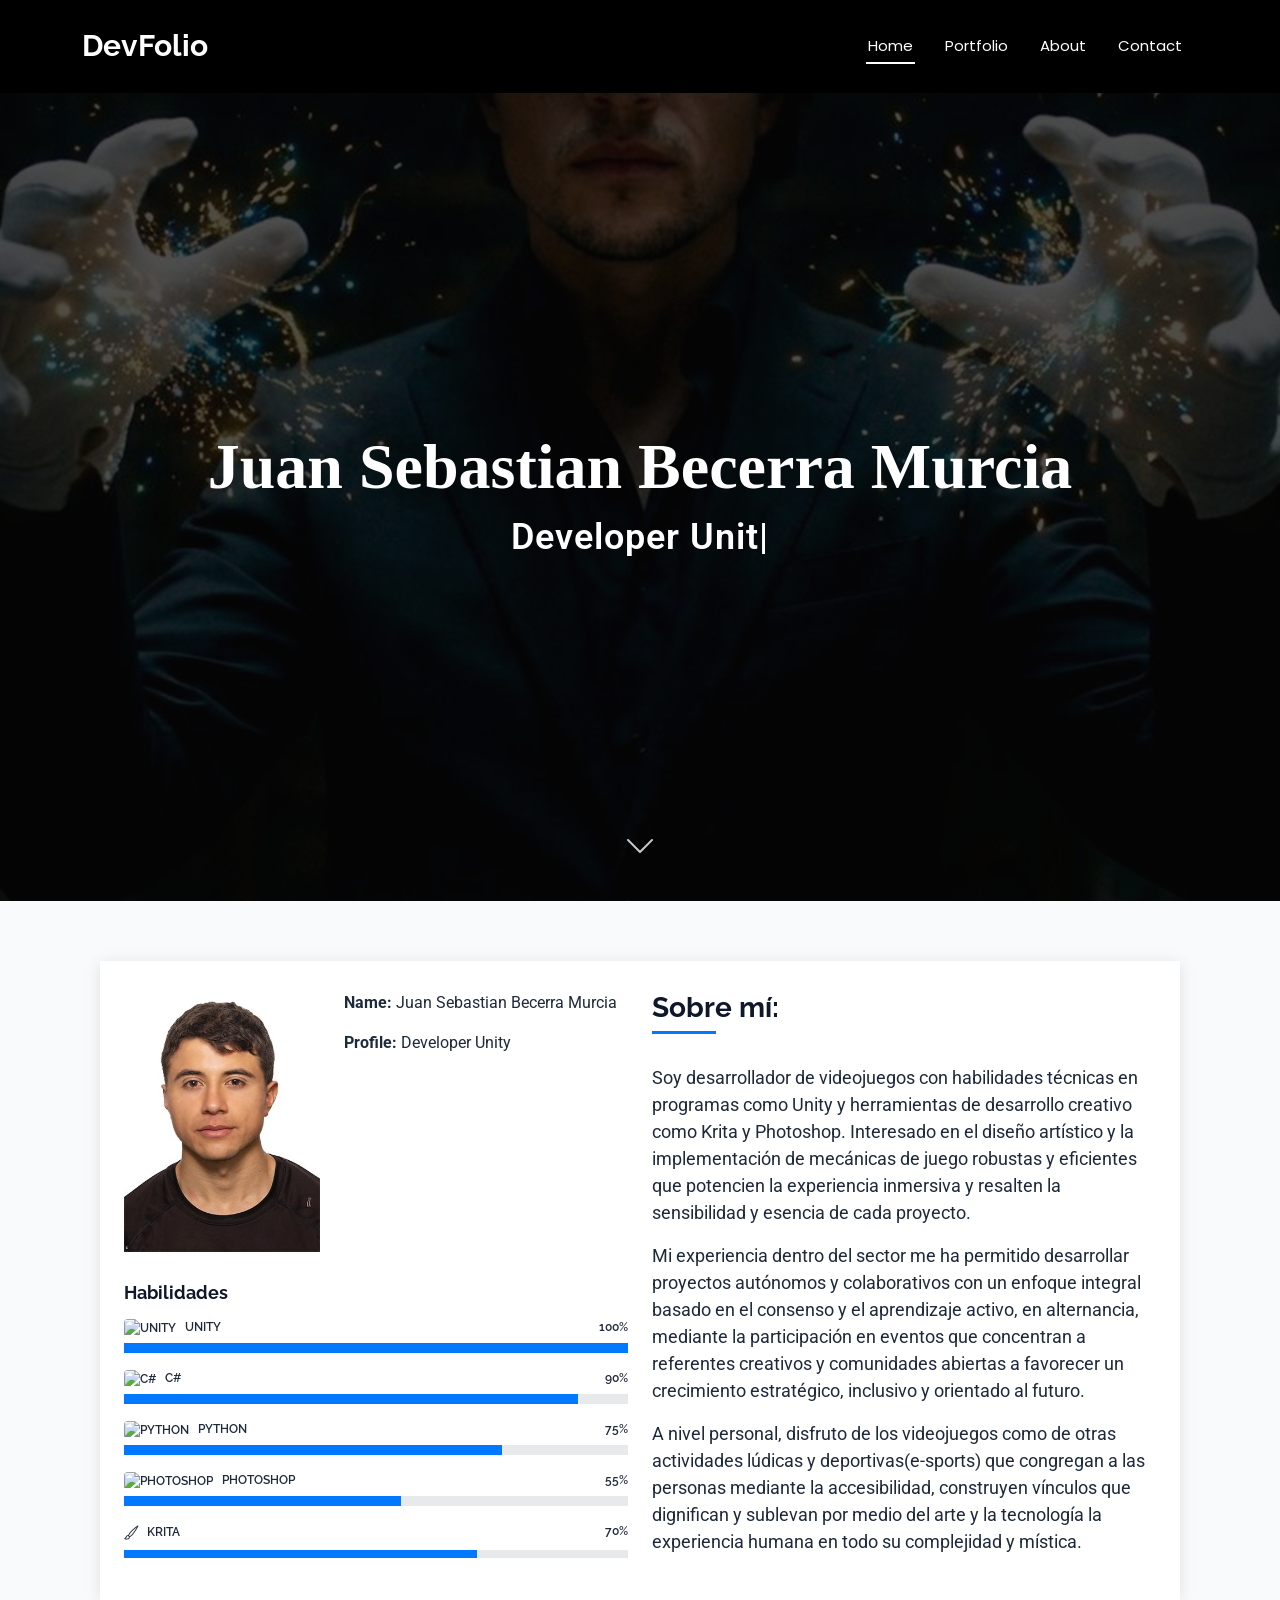
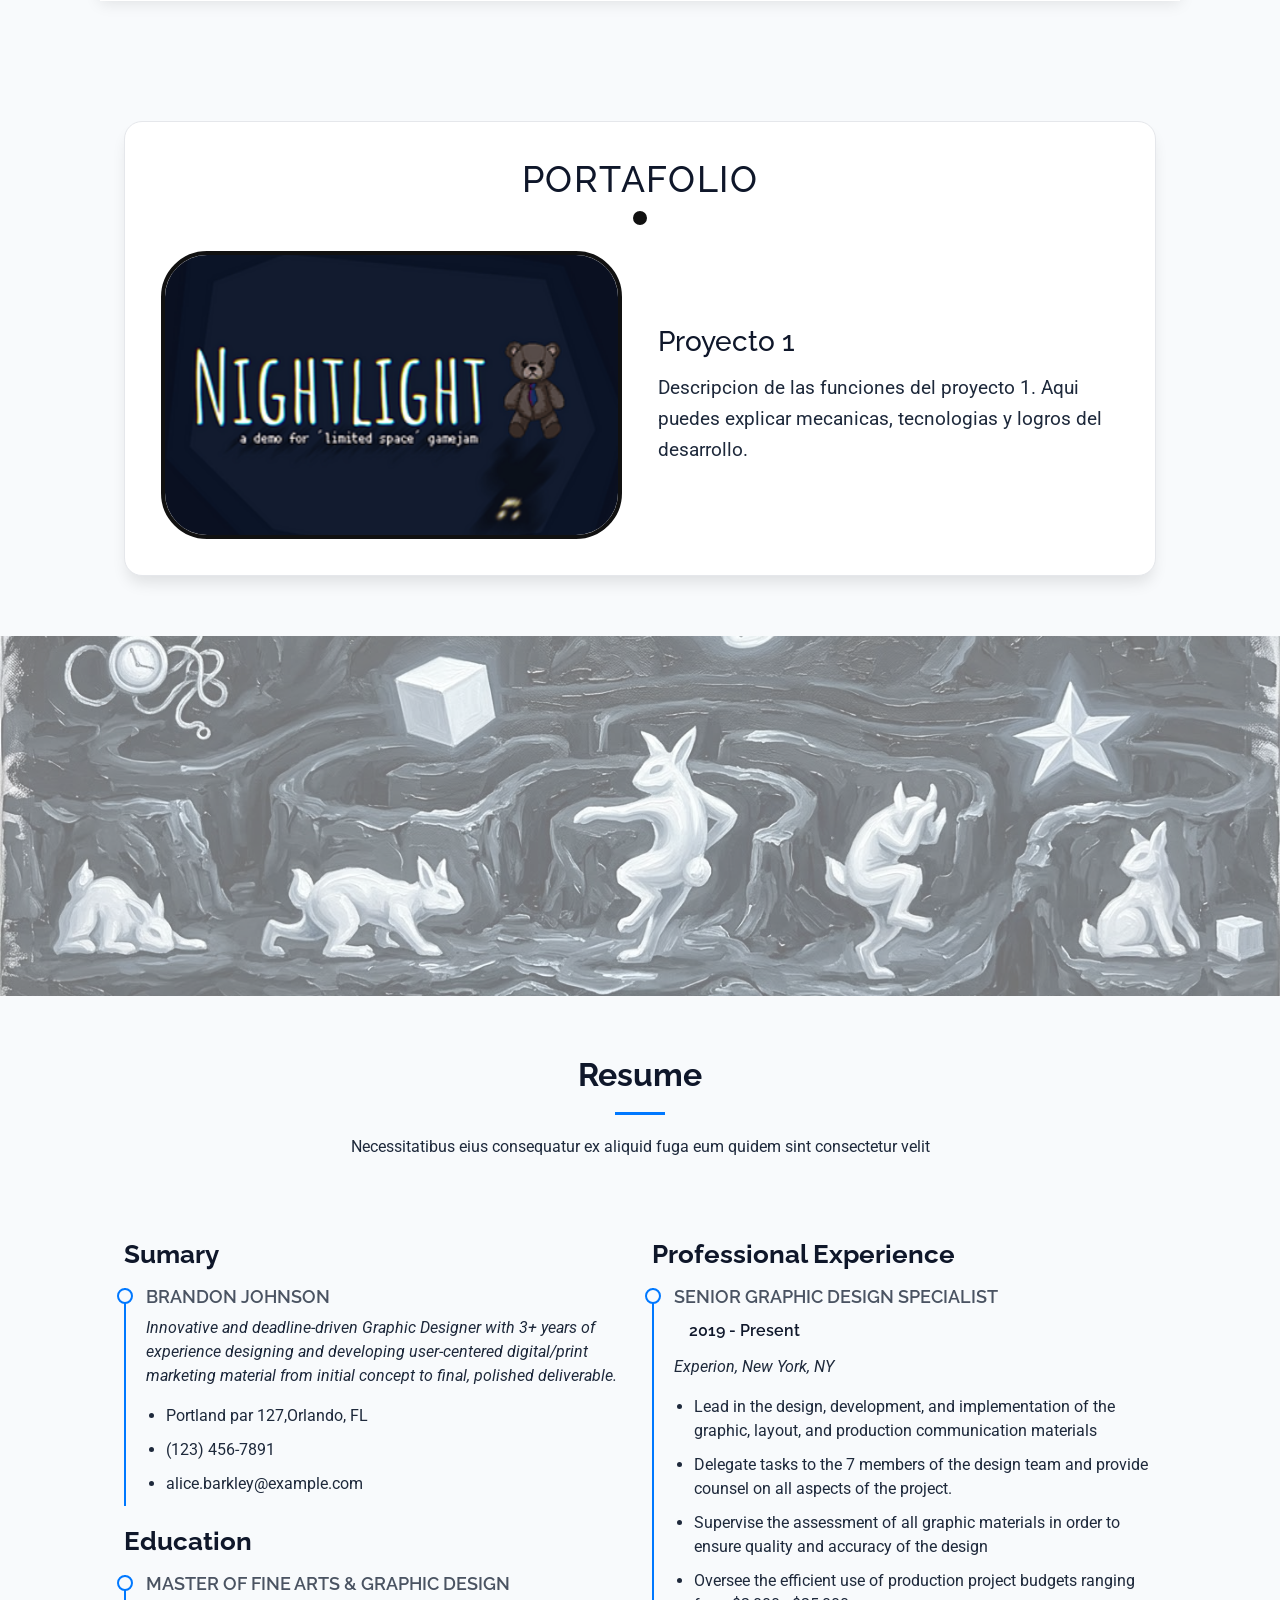
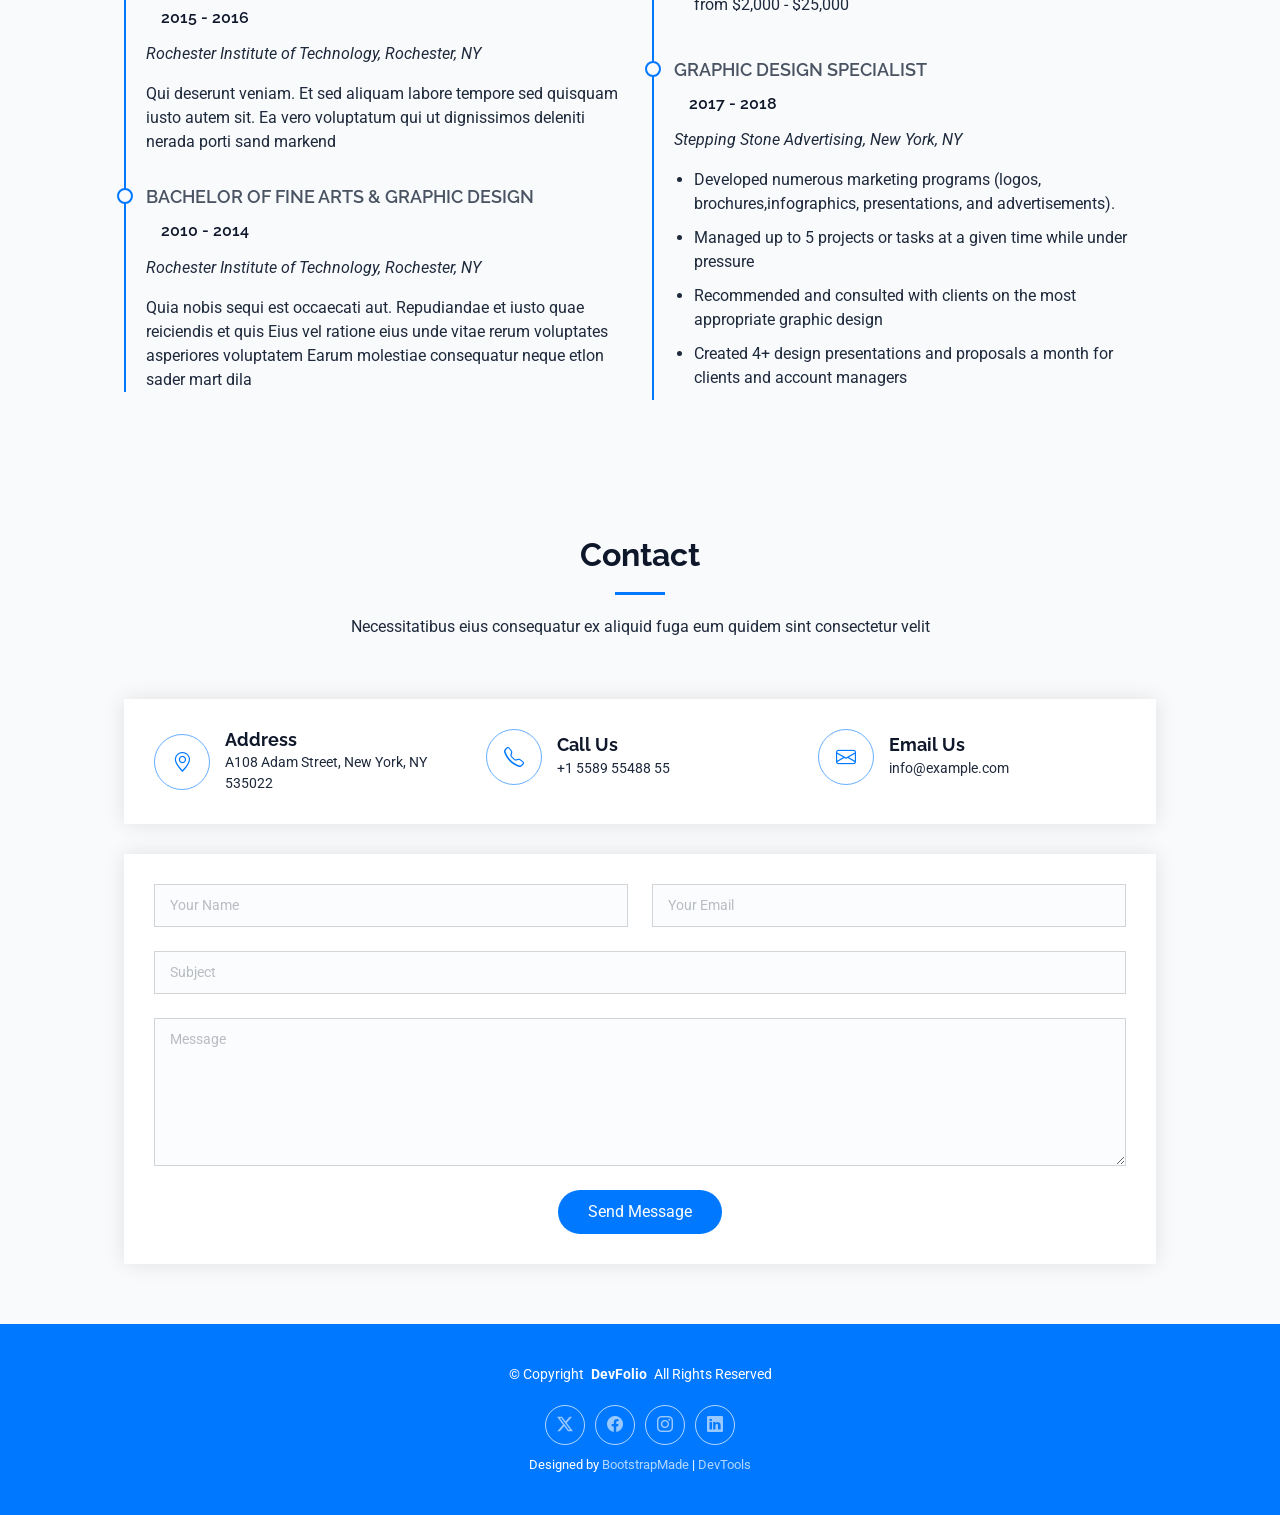
==== commit 90c9035d: "commit" ====
--- a/DevFolio/index.html
+++ b/DevFolio/index.html
@@ -117,8 +117,7 @@
               <div class="col-lg-7 about-info">
                 <p><strong>Name: </strong> <span>Juan Sebastian Becerra Murcia</span></p>
                 <p><strong>Profile: </strong> <span>Developer Unity</span></p>
-                <p><strong>Email: </strong> <span>becerra.murcia.sebastian.juan@gmail.com</span></p>
-                <p><strong>Phone: </strong> <span>+57 3104449320</span></p>
+            
               </div>
             </div>
 
@@ -184,7 +183,128 @@
 
     </section><!-- /About Section -->
 
-    <!-- Resume Section -->
+    <!-- Portfolio Section -->
+    <section id="portfolio" class="portfolio section">
+      <div class="container" data-aos="fade-up">
+        <div class="portfolio-shell">
+
+          <header class="portfolio-head">
+            <h2 class="portfolio-title">PORTAFOLIO</h2>
+            <div class="portfolio-dots" role="tablist" aria-label="Navegacion de proyectos">
+              <button class="portfolio-dot is-active" type="button" data-index="0" aria-label="Proyecto 1"></button>
+              <!--<button class="portfolio-dot" type="button" data-index="1" aria-label="Proyecto 2"></button> -->
+              <!-- <button class="portfolio-dot" type="button" data-index="2" aria-label="Proyecto 3"></button> -->
+            </div>
+          </header>
+
+          <div class="portfolio-body" id="portfolio-body">
+            <div class="portfolio-media-wrap">
+              <div class="portfolio-media-frame" id="portfolio-media-host"></div>
+            </div>
+
+            <div class="portfolio-copy">
+              <h3 id="portfolio-feature-title">Titulo del proyecto</h3>
+              <p id="portfolio-feature-description">
+                Descripcion de funciones del proyecto.
+              </p>
+            </div>
+          </div>
+
+        </div>
+      </div>
+    </section>
+    
+    <!--
+    Services Section
+
+    <section id="services" class="services section">
+
+      <div class="container section-title" data-aos="fade-up">
+        <h2>Habilidades</h2>
+        <p>Aspectos destacables para cada plataforma</p>
+      </div>
+
+      <div class="container">
+
+        <div class="row gy-4 justify-content-center">
+
+          <div class="col-lg-4 col-md-6" data-aos="fade-up" data-aos-delay="100">
+            <div class="service-item  position-relative">
+              <div class="icon">
+                <i class="devicon-unity-plain"></i>
+              </div>
+              <a href="#" class="stretched-link">
+                <h3>Unity</h3>
+              </a>
+              <p>Provident nihil minus qui consequatur non omnis maiores. Eos accusantium minus dolores iure perferendis tempore et consequatur.</p>
+            </div>
+          </div>
+
+          <div class="col-lg-4 col-md-6" data-aos="fade-up" data-aos-delay="200">
+            <div class="service-item position-relative">
+              <div class="icon">
+                <i class="devicon-csharp-plain"></i>
+              </div>
+              <a href="#" class="stretched-link">
+                <h3>Csharp</h3>
+              </a>
+              <p>Ut autem aut autem non a. Sint sint sit facilis nam iusto sint. Libero corrupti neque eum hic non ut nesciunt dolorem.</p>
+            </div>
+          </div>
+
+          <div class="col-lg-4 col-md-6" data-aos="fade-up" data-aos-delay="300">
+            <div class="service-item position-relative">
+              <div class="icon">
+                <i class="devicon-python-plain"></i>
+              </div>
+              <a href="#" class="stretched-link">
+                <h3>Python</h3>
+              </a>
+              <p>Ut excepturi voluptatem nisi sed. Quidem fuga consequatur. Minus ea aut. Vel qui id voluptas adipisci eos earum corrupti.</p>
+            </div>
+          </div>
+
+          <div class="col-lg-4 col-md-6" data-aos="fade-up" data-aos-delay="400">
+            <div class="service-item position-relative">
+              <div class="icon">
+                <i class="devicon-photoshop-plain"></i>
+              </div>
+              <a href="#" class="stretched-link">
+                <h3>Photoshop</h3>
+              </a>
+              <p>Non et temporibus minus omnis sed dolor esse consequatur. Cupiditate sed error ea fuga sit provident adipisci neque.</p>
+              <a href="#" class="stretched-link"></a>
+            </div>
+          </div>
+
+          <div class="col-lg-4 col-md-6" data-aos="fade-up" data-aos-delay="500">
+            <div class="service-item position-relative">
+              <div class="icon">
+                <img src="assets/img/Krita_icon_dev.png" width="48" height="48" alt="Krita">
+              </div>
+              <a href="#" class="stretched-link">
+                <h3>Krita</h3>
+              </a>
+              <p>Cumque et suscipit saepe. Est maiores autem enim facilis ut aut ipsam corporis aut. Sed animi at autem alias eius labore.</p>
+              <a href="#" class="stretched-link"></a>
+            </div>
+          </div>
+
+        </div>
+
+      </div>
+
+    </section>
+    -->
+    <!----------------------------------------------->
+    <!-- Stats Section -->
+    <section id="stats" class="stats section accent-background">
+
+      <img src="assets/img/Conejo en laberito.jpg" alt="" data-aos="fade-in">
+
+    </section><!-- /Stats Section -->
+
+        <!-- Resume Section -->
     <section id="resume" class="resume section">
 
       <!-- Section Title -->
@@ -261,536 +381,6 @@
 
     </section><!-- /Resume Section -->
 
-    <!-- Services Section -->
-    <section id="services" class="services section">
-
-      <!-- Section Title -->
-      <div class="container section-title" data-aos="fade-up">
-        <h2>Services</h2>
-        <p>Necessitatibus eius consequatur ex aliquid fuga eum quidem sint consectetur velit</p>
-      </div><!-- End Section Title -->
-
-      <div class="container">
-
-        <div class="row gy-4">
-
-          <div class="col-lg-4 col-md-6" data-aos="fade-up" data-aos-delay="100">
-            <div class="service-item  position-relative">
-              <div class="icon">
-                <i class="bi bi-activity"></i>
-              </div>
-              <a href="#" class="stretched-link">
-                <h3>Nesciunt Mete</h3>
-              </a>
-              <p>Provident nihil minus qui consequatur non omnis maiores. Eos accusantium minus dolores iure perferendis tempore et consequatur.</p>
-            </div>
-          </div><!-- End Service Item -->
-
-          <div class="col-lg-4 col-md-6" data-aos="fade-up" data-aos-delay="200">
-            <div class="service-item position-relative">
-              <div class="icon">
-                <i class="bi bi-broadcast"></i>
-              </div>
-              <a href="#" class="stretched-link">
-                <h3>Eosle Commodi</h3>
-              </a>
-              <p>Ut autem aut autem non a. Sint sint sit facilis nam iusto sint. Libero corrupti neque eum hic non ut nesciunt dolorem.</p>
-            </div>
-          </div><!-- End Service Item -->
-
-          <div class="col-lg-4 col-md-6" data-aos="fade-up" data-aos-delay="300">
-            <div class="service-item position-relative">
-              <div class="icon">
-                <i class="bi bi-easel"></i>
-              </div>
-              <a href="#" class="stretched-link">
-                <h3>Ledo Markt</h3>
-              </a>
-              <p>Ut excepturi voluptatem nisi sed. Quidem fuga consequatur. Minus ea aut. Vel qui id voluptas adipisci eos earum corrupti.</p>
-            </div>
-          </div><!-- End Service Item -->
-
-          <div class="col-lg-4 col-md-6" data-aos="fade-up" data-aos-delay="400">
-            <div class="service-item position-relative">
-              <div class="icon">
-                <i class="bi bi-bounding-box-circles"></i>
-              </div>
-              <a href="#" class="stretched-link">
-                <h3>Asperiores Commodit</h3>
-              </a>
-              <p>Non et temporibus minus omnis sed dolor esse consequatur. Cupiditate sed error ea fuga sit provident adipisci neque.</p>
-              <a href="#" class="stretched-link"></a>
-            </div>
-          </div><!-- End Service Item -->
-
-          <div class="col-lg-4 col-md-6" data-aos="fade-up" data-aos-delay="500">
-            <div class="service-item position-relative">
-              <div class="icon">
-                <i class="bi bi-calendar4-week"></i>
-              </div>
-              <a href="#" class="stretched-link">
-                <h3>Velit Doloremque</h3>
-              </a>
-              <p>Cumque et suscipit saepe. Est maiores autem enim facilis ut aut ipsam corporis aut. Sed animi at autem alias eius labore.</p>
-              <a href="#" class="stretched-link"></a>
-            </div>
-          </div><!-- End Service Item -->
-
-          <div class="col-lg-4 col-md-6" data-aos="fade-up" data-aos-delay="600">
-            <div class="service-item position-relative">
-              <div class="icon">
-                <i class="bi bi-chat-square-text"></i>
-              </div>
-              <a href="#" class="stretched-link">
-                <h3>Dolori Architecto</h3>
-              </a>
-              <p>Hic molestias ea quibusdam eos. Fugiat enim doloremque aut neque non et debitis iure. Corrupti recusandae ducimus enim.</p>
-              <a href="#" class="stretched-link"></a>
-            </div>
-          </div><!-- End Service Item -->
-
-        </div>
-
-      </div>
-
-    </section><!-- /Services Section -->
-
-    <!-- Stats Section -->
-    <section id="stats" class="stats section accent-background">
-
-      <img src="assets/img/stats-bg.jpg" alt="" data-aos="fade-in">
-
-      <div class="container position-relative" data-aos="fade-up" data-aos-delay="100">
-
-        <div class="row gy-4">
-
-          <div class="col-lg-3 col-md-6">
-            <div class="stats-item text-center w-100 h-100">
-              <span data-purecounter-start="0" data-purecounter-end="232" data-purecounter-duration="0" class="purecounter">232</span>
-              <p>Clients</p>
-            </div>
-          </div><!-- End Stats Item -->
-
-          <div class="col-lg-3 col-md-6">
-            <div class="stats-item text-center w-100 h-100">
-              <span data-purecounter-start="0" data-purecounter-end="521" data-purecounter-duration="0" class="purecounter">521</span>
-              <p>Projects</p>
-            </div>
-          </div><!-- End Stats Item -->
-
-          <div class="col-lg-3 col-md-6">
-            <div class="stats-item text-center w-100 h-100">
-              <span data-purecounter-start="0" data-purecounter-end="1453" data-purecounter-duration="0" class="purecounter">1453</span>
-              <p>Hours Of Support</p>
-            </div>
-          </div><!-- End Stats Item -->
-
-          <div class="col-lg-3 col-md-6">
-            <div class="stats-item text-center w-100 h-100">
-              <span data-purecounter-start="0" data-purecounter-end="32" data-purecounter-duration="0" class="purecounter">32</span>
-              <p>Awards</p>
-            </div>
-          </div><!-- End Stats Item -->
-
-        </div>
-
-      </div>
-
-    </section><!-- /Stats Section -->
-
-    <!-- Portfolio Section -->
-    <section id="portfolio" class="portfolio section">
-
-      <!-- Section Title -->
-      <div class="container section-title" data-aos="fade-up">
-        <h2>Portfolio</h2>
-        <p>Necessitatibus eius consequatur ex aliquid fuga eum quidem sint consectetur velit</p>
-      </div><!-- End Section Title -->
-
-      <div class="container">
-
-        <div class="isotope-layout" data-default-filter="*" data-layout="masonry" data-sort="original-order">
-
-          <ul class="portfolio-filters isotope-filters" data-aos="fade-up" data-aos-delay="100">
-            <li data-filter="*" class="filter-active">All</li>
-            <li data-filter=".filter-app">App</li>
-            <li data-filter=".filter-product">Product</li>
-            <li data-filter=".filter-branding">Branding</li>
-            <li data-filter=".filter-books">Books</li>
-          </ul><!-- End Portfolio Filters -->
-
-          <div class="row gy-4 isotope-container" data-aos="fade-up" data-aos-delay="200">
-
-            <div class="col-lg-4 col-md-6 portfolio-item isotope-item filter-app">
-              <img src="assets/img/portfolio/app-1.jpg" class="img-fluid" alt="">
-              <div class="portfolio-info">
-                <h4>App 1</h4>
-                <p>Lorem ipsum, dolor sit amet consectetur</p>
-                <a href="assets/img/portfolio/app-1.jpg" title="App 1" data-gallery="portfolio-gallery-app" class="glightbox preview-link"><i class="bi bi-zoom-in"></i></a>
-                <a href="portfolio-details.html" title="More Details" class="details-link"><i class="bi bi-link-45deg"></i></a>
-              </div>
-            </div><!-- End Portfolio Item -->
-
-            <div class="col-lg-4 col-md-6 portfolio-item isotope-item filter-product">
-              <img src="assets/img/portfolio/product-1.jpg" class="img-fluid" alt="">
-              <div class="portfolio-info">
-                <h4>Product 1</h4>
-                <p>Lorem ipsum, dolor sit amet consectetur</p>
-                <a href="assets/img/portfolio/product-1.jpg" title="Product 1" data-gallery="portfolio-gallery-product" class="glightbox preview-link"><i class="bi bi-zoom-in"></i></a>
-                <a href="portfolio-details.html" title="More Details" class="details-link"><i class="bi bi-link-45deg"></i></a>
-              </div>
-            </div><!-- End Portfolio Item -->
-
-            <div class="col-lg-4 col-md-6 portfolio-item isotope-item filter-branding">
-              <img src="assets/img/portfolio/branding-1.jpg" class="img-fluid" alt="">
-              <div class="portfolio-info">
-                <h4>Branding 1</h4>
-                <p>Lorem ipsum, dolor sit amet consectetur</p>
-                <a href="assets/img/portfolio/branding-1.jpg" title="Branding 1" data-gallery="portfolio-gallery-branding" class="glightbox preview-link"><i class="bi bi-zoom-in"></i></a>
-                <a href="portfolio-details.html" title="More Details" class="details-link"><i class="bi bi-link-45deg"></i></a>
-              </div>
-            </div><!-- End Portfolio Item -->
-
-            <div class="col-lg-4 col-md-6 portfolio-item isotope-item filter-books">
-              <img src="assets/img/portfolio/books-1.jpg" class="img-fluid" alt="">
-              <div class="portfolio-info">
-                <h4>Books 1</h4>
-                <p>Lorem ipsum, dolor sit amet consectetur</p>
-                <a href="assets/img/portfolio/books-1.jpg" title="Branding 1" data-gallery="portfolio-gallery-book" class="glightbox preview-link"><i class="bi bi-zoom-in"></i></a>
-                <a href="portfolio-details.html" title="More Details" class="details-link"><i class="bi bi-link-45deg"></i></a>
-              </div>
-            </div><!-- End Portfolio Item -->
-
-            <div class="col-lg-4 col-md-6 portfolio-item isotope-item filter-app">
-              <img src="assets/img/portfolio/app-2.jpg" class="img-fluid" alt="">
-              <div class="portfolio-info">
-                <h4>App 2</h4>
-                <p>Lorem ipsum, dolor sit amet consectetur</p>
-                <a href="assets/img/portfolio/app-2.jpg" title="App 2" data-gallery="portfolio-gallery-app" class="glightbox preview-link"><i class="bi bi-zoom-in"></i></a>
-                <a href="portfolio-details.html" title="More Details" class="details-link"><i class="bi bi-link-45deg"></i></a>
-              </div>
-            </div><!-- End Portfolio Item -->
-
-            <div class="col-lg-4 col-md-6 portfolio-item isotope-item filter-product">
-              <img src="assets/img/portfolio/product-2.jpg" class="img-fluid" alt="">
-              <div class="portfolio-info">
-                <h4>Product 2</h4>
-                <p>Lorem ipsum, dolor sit amet consectetur</p>
-                <a href="assets/img/portfolio/product-2.jpg" title="Product 2" data-gallery="portfolio-gallery-product" class="glightbox preview-link"><i class="bi bi-zoom-in"></i></a>
-                <a href="portfolio-details.html" title="More Details" class="details-link"><i class="bi bi-link-45deg"></i></a>
-              </div>
-            </div><!-- End Portfolio Item -->
-
-            <div class="col-lg-4 col-md-6 portfolio-item isotope-item filter-branding">
-              <img src="assets/img/portfolio/branding-2.jpg" class="img-fluid" alt="">
-              <div class="portfolio-info">
-                <h4>Branding 2</h4>
-                <p>Lorem ipsum, dolor sit amet consectetur</p>
-                <a href="assets/img/portfolio/branding-2.jpg" title="Branding 2" data-gallery="portfolio-gallery-branding" class="glightbox preview-link"><i class="bi bi-zoom-in"></i></a>
-                <a href="portfolio-details.html" title="More Details" class="details-link"><i class="bi bi-link-45deg"></i></a>
-              </div>
-            </div><!-- End Portfolio Item -->
-
-            <div class="col-lg-4 col-md-6 portfolio-item isotope-item filter-books">
-              <img src="assets/img/portfolio/books-2.jpg" class="img-fluid" alt="">
-              <div class="portfolio-info">
-                <h4>Books 2</h4>
-                <p>Lorem ipsum, dolor sit amet consectetur</p>
-                <a href="assets/img/portfolio/books-2.jpg" title="Branding 2" data-gallery="portfolio-gallery-book" class="glightbox preview-link"><i class="bi bi-zoom-in"></i></a>
-                <a href="portfolio-details.html" title="More Details" class="details-link"><i class="bi bi-link-45deg"></i></a>
-              </div>
-            </div><!-- End Portfolio Item -->
-
-            <div class="col-lg-4 col-md-6 portfolio-item isotope-item filter-app">
-              <img src="assets/img/portfolio/app-3.jpg" class="img-fluid" alt="">
-              <div class="portfolio-info">
-                <h4>App 3</h4>
-                <p>Lorem ipsum, dolor sit amet consectetur</p>
-                <a href="assets/img/portfolio/app-3.jpg" title="App 3" data-gallery="portfolio-gallery-app" class="glightbox preview-link"><i class="bi bi-zoom-in"></i></a>
-                <a href="portfolio-details.html" title="More Details" class="details-link"><i class="bi bi-link-45deg"></i></a>
-              </div>
-            </div><!-- End Portfolio Item -->
-
-            <div class="col-lg-4 col-md-6 portfolio-item isotope-item filter-product">
-              <img src="assets/img/portfolio/product-3.jpg" class="img-fluid" alt="">
-              <div class="portfolio-info">
-                <h4>Product 3</h4>
-                <p>Lorem ipsum, dolor sit amet consectetur</p>
-                <a href="assets/img/portfolio/product-3.jpg" title="Product 3" data-gallery="portfolio-gallery-product" class="glightbox preview-link"><i class="bi bi-zoom-in"></i></a>
-                <a href="portfolio-details.html" title="More Details" class="details-link"><i class="bi bi-link-45deg"></i></a>
-              </div>
-            </div><!-- End Portfolio Item -->
-
-            <div class="col-lg-4 col-md-6 portfolio-item isotope-item filter-branding">
-              <img src="assets/img/portfolio/branding-3.jpg" class="img-fluid" alt="">
-              <div class="portfolio-info">
-                <h4>Branding 3</h4>
-                <p>Lorem ipsum, dolor sit amet consectetur</p>
-                <a href="assets/img/portfolio/branding-3.jpg" title="Branding 2" data-gallery="portfolio-gallery-branding" class="glightbox preview-link"><i class="bi bi-zoom-in"></i></a>
-                <a href="portfolio-details.html" title="More Details" class="details-link"><i class="bi bi-link-45deg"></i></a>
-              </div>
-            </div><!-- End Portfolio Item -->
-
-            <div class="col-lg-4 col-md-6 portfolio-item isotope-item filter-books">
-              <img src="assets/img/portfolio/books-3.jpg" class="img-fluid" alt="">
-              <div class="portfolio-info">
-                <h4>Books 3</h4>
-                <p>Lorem ipsum, dolor sit amet consectetur</p>
-                <a href="assets/img/portfolio/books-3.jpg" title="Branding 3" data-gallery="portfolio-gallery-book" class="glightbox preview-link"><i class="bi bi-zoom-in"></i></a>
-                <a href="portfolio-details.html" title="More Details" class="details-link"><i class="bi bi-link-45deg"></i></a>
-              </div>
-            </div><!-- End Portfolio Item -->
-
-          </div><!-- End Portfolio Container -->
-
-        </div>
-
-      </div>
-
-    </section><!-- /Portfolio Section -->
-
-    <!-- Pricing Section -->
-    <section id="pricing" class="pricing section">
-
-      <!-- Section Title -->
-      <div class="container section-title" data-aos="fade-up">
-        <h2>Pricing</h2>
-        <p>Necessitatibus eius consequatur ex aliquid fuga eum quidem sint consectetur velit</p>
-      </div><!-- End Section Title -->
-
-      <div class="container" data-aos="fade-up" data-aos-delay="100">
-
-        <div class="row gy-4 gx-lg-5">
-
-          <div class="col-lg-6">
-            <div class="pricing-item d-flex justify-content-between">
-              <h3>Portrait Photography</h3>
-              <h4>$160.00</h4>
-            </div>
-          </div><!-- End Pricing Item -->
-
-          <div class="col-lg-6">
-            <div class="pricing-item d-flex justify-content-between">
-              <h3>Fashion Photography</h3>
-              <h4>$300.00</h4>
-            </div>
-          </div><!-- End Pricing Item -->
-
-          <div class="col-lg-6">
-            <div class="pricing-item d-flex justify-content-between">
-              <h3>Sports Photography</h3>
-              <h4>$200.00</h4>
-            </div>
-          </div><!-- End Pricing Item -->
-
-          <div class="col-lg-6">
-            <div class="pricing-item d-flex justify-content-between">
-              <h3>Still Life Photography</h3>
-              <h4>$120.00</h4>
-            </div>
-          </div><!-- End Pricing Item -->
-
-          <div class="col-lg-6">
-            <div class="pricing-item d-flex justify-content-between">
-              <h3>Wedding Photography</h3>
-              <h4>$500.00</h4>
-            </div>
-          </div><!-- End Pricing Item -->
-
-          <div class="col-lg-6">
-            <div class="pricing-item d-flex justify-content-between">
-              <h3>Photojournalism</h3>
-              <h4>$200.00</h4>
-            </div>
-          </div><!-- End Pricing Item -->
-
-        </div>
-
-      </div>
-
-    </section><!-- /Pricing Section -->
-
-    <!-- Faq Section -->
-    <section id="faq" class="faq section">
-
-      <div class="container">
-
-        <div class="row gy-4">
-
-          <div class="col-lg-4" data-aos="fade-up" data-aos-delay="100">
-            <div class="content px-xl-5">
-              <h3><span>Frequently Asked </span><strong>Questions</strong></h3>
-              <p>
-                Lorem ipsum dolor sit amet, consectetur adipiscing elit, sed do eiusmod tempor incididunt ut labore et dolore magna aliqua. Duis aute irure dolor in reprehenderit
-              </p>
-            </div>
-          </div>
-
-          <div class="col-lg-8" data-aos="fade-up" data-aos-delay="200">
-
-            <div class="faq-container">
-              <div class="faq-item faq-active">
-                <h3><span class="num">1.</span> <span>Non consectetur a erat nam at lectus urna duis?</span></h3>
-                <div class="faq-content">
-                  <p>Feugiat pretium nibh ipsum consequat. Tempus iaculis urna id volutpat lacus laoreet non curabitur gravida. Venenatis lectus magna fringilla urna porttitor rhoncus dolor purus non.</p>
-                </div>
-                <i class="faq-toggle bi bi-chevron-right"></i>
-              </div><!-- End Faq item-->
-
-              <div class="faq-item">
-                <h3><span class="num">2.</span> <span>Feugiat scelerisque varius morbi enim nunc faucibus a pellentesque?</span></h3>
-                <div class="faq-content">
-                  <p>Dolor sit amet consectetur adipiscing elit pellentesque habitant morbi. Id interdum velit laoreet id donec ultrices. Fringilla phasellus faucibus scelerisque eleifend donec pretium. Est pellentesque elit ullamcorper dignissim. Mauris ultrices eros in cursus turpis massa tincidunt dui.</p>
-                </div>
-                <i class="faq-toggle bi bi-chevron-right"></i>
-              </div><!-- End Faq item-->
-
-              <div class="faq-item">
-                <h3><span class="num">3.</span> <span>Dolor sit amet consectetur adipiscing elit pellentesque?</span></h3>
-                <div class="faq-content">
-                  <p>Eleifend mi in nulla posuere sollicitudin aliquam ultrices sagittis orci. Faucibus pulvinar elementum integer enim. Sem nulla pharetra diam sit amet nisl suscipit. Rutrum tellus pellentesque eu tincidunt. Lectus urna duis convallis convallis tellus. Urna molestie at elementum eu facilisis sed odio morbi quis</p>
-                </div>
-                <i class="faq-toggle bi bi-chevron-right"></i>
-              </div><!-- End Faq item-->
-
-              <div class="faq-item">
-                <h3><span class="num">4.</span> <span>Ac odio tempor orci dapibus. Aliquam eleifend mi in nulla?</span></h3>
-                <div class="faq-content">
-                  <p>Dolor sit amet consectetur adipiscing elit pellentesque habitant morbi. Id interdum velit laoreet id donec ultrices. Fringilla phasellus faucibus scelerisque eleifend donec pretium. Est pellentesque elit ullamcorper dignissim. Mauris ultrices eros in cursus turpis massa tincidunt dui.</p>
-                </div>
-                <i class="faq-toggle bi bi-chevron-right"></i>
-              </div><!-- End Faq item-->
-
-              <div class="faq-item">
-                <h3><span class="num">5.</span> <span>Tempus quam pellentesque nec nam aliquam sem et tortor consequat?</span></h3>
-                <div class="faq-content">
-                  <p>Molestie a iaculis at erat pellentesque adipiscing commodo. Dignissim suspendisse in est ante in. Nunc vel risus commodo viverra maecenas accumsan. Sit amet nisl suscipit adipiscing bibendum est. Purus gravida quis blandit turpis cursus in</p>
-                </div>
-                <i class="faq-toggle bi bi-chevron-right"></i>
-              </div><!-- End Faq item-->
-
-            </div>
-
-          </div>
-        </div>
-
-      </div>
-
-    </section><!-- /Faq Section -->
-
-    <!-- Testimonials Section -->
-    <section id="testimonials" class="testimonials section accent-background">
-
-      <img src="assets/img/testimonials-bg.jpg" class="testimonials-bg" alt="">
-
-      <div class="container" data-aos="fade-up" data-aos-delay="100">
-
-        <div class="swiper init-swiper">
-          <script type="application/json" class="swiper-config">
-            {
-              "loop": true,
-              "speed": 600,
-              "autoplay": {
-                "delay": 5000
-              },
-              "slidesPerView": "auto",
-              "pagination": {
-                "el": ".swiper-pagination",
-                "type": "bullets",
-                "clickable": true
-              }
-            }
-          </script>
-          <div class="swiper-wrapper">
-
-            <div class="swiper-slide">
-              <div class="testimonial-item">
-                <img src="assets/img/testimonials/testimonials-1.jpg" class="testimonial-img" alt="">
-                <h3>Saul Goodman</h3>
-                <h4>Ceo &amp; Founder</h4>
-                <div class="stars">
-                  <i class="bi bi-star-fill"></i><i class="bi bi-star-fill"></i><i class="bi bi-star-fill"></i><i class="bi bi-star-fill"></i><i class="bi bi-star-fill"></i>
-                </div>
-                <p>
-                  <i class="bi bi-quote quote-icon-left"></i>
-                  <span>Proin iaculis purus consequat sem cure digni ssim donec porttitora entum suscipit rhoncus. Accusantium quam, ultricies eget id, aliquam eget nibh et. Maecen aliquam, risus at semper.</span>
-                  <i class="bi bi-quote quote-icon-right"></i>
-                </p>
-              </div>
-            </div><!-- End testimonial item -->
-
-            <div class="swiper-slide">
-              <div class="testimonial-item">
-                <img src="assets/img/testimonials/testimonials-2.jpg" class="testimonial-img" alt="">
-                <h3>Sara Wilsson</h3>
-                <h4>Designer</h4>
-                <div class="stars">
-                  <i class="bi bi-star-fill"></i><i class="bi bi-star-fill"></i><i class="bi bi-star-fill"></i><i class="bi bi-star-fill"></i><i class="bi bi-star-fill"></i>
-                </div>
-                <p>
-                  <i class="bi bi-quote quote-icon-left"></i>
-                  <span>Export tempor illum tamen malis malis eram quae irure esse labore quem cillum quid cillum eram malis quorum velit fore eram velit sunt aliqua noster fugiat irure amet legam anim culpa.</span>
-                  <i class="bi bi-quote quote-icon-right"></i>
-                </p>
-              </div>
-            </div><!-- End testimonial item -->
-
-            <div class="swiper-slide">
-              <div class="testimonial-item">
-                <img src="assets/img/testimonials/testimonials-3.jpg" class="testimonial-img" alt="">
-                <h3>Jena Karlis</h3>
-                <h4>Store Owner</h4>
-                <div class="stars">
-                  <i class="bi bi-star-fill"></i><i class="bi bi-star-fill"></i><i class="bi bi-star-fill"></i><i class="bi bi-star-fill"></i><i class="bi bi-star-fill"></i>
-                </div>
-                <p>
-                  <i class="bi bi-quote quote-icon-left"></i>
-                  <span>Enim nisi quem export duis labore cillum quae magna enim sint quorum nulla quem veniam duis minim tempor labore quem eram duis noster aute amet eram fore quis sint minim.</span>
-                  <i class="bi bi-quote quote-icon-right"></i>
-                </p>
-              </div>
-            </div><!-- End testimonial item -->
-
-            <div class="swiper-slide">
-              <div class="testimonial-item">
-                <img src="assets/img/testimonials/testimonials-4.jpg" class="testimonial-img" alt="">
-                <h3>Matt Brandon</h3>
-                <h4>Freelancer</h4>
-                <div class="stars">
-                  <i class="bi bi-star-fill"></i><i class="bi bi-star-fill"></i><i class="bi bi-star-fill"></i><i class="bi bi-star-fill"></i><i class="bi bi-star-fill"></i>
-                </div>
-                <p>
-                  <i class="bi bi-quote quote-icon-left"></i>
-                  <span>Fugiat enim eram quae cillum dolore dolor amet nulla culpa multos export minim fugiat minim velit minim dolor enim duis veniam ipsum anim magna sunt elit fore quem dolore labore illum veniam.</span>
-                  <i class="bi bi-quote quote-icon-right"></i>
-                </p>
-              </div>
-            </div><!-- End testimonial item -->
-
-            <div class="swiper-slide">
-              <div class="testimonial-item">
-                <img src="assets/img/testimonials/testimonials-5.jpg" class="testimonial-img" alt="">
-                <h3>John Larson</h3>
-                <h4>Entrepreneur</h4>
-                <div class="stars">
-                  <i class="bi bi-star-fill"></i><i class="bi bi-star-fill"></i><i class="bi bi-star-fill"></i><i class="bi bi-star-fill"></i><i class="bi bi-star-fill"></i>
-                </div>
-                <p>
-                  <i class="bi bi-quote quote-icon-left"></i>
-                  <span>Quis quorum aliqua sint quem legam fore sunt eram irure aliqua veniam tempor noster veniam enim culpa labore duis sunt culpa nulla illum cillum fugiat legam esse veniam culpa fore nisi cillum quid.</span>
-                  <i class="bi bi-quote quote-icon-right"></i>
-                </p>
-              </div>
-            </div><!-- End testimonial item -->
-
-          </div>
-          <div class="swiper-pagination"></div>
-        </div>
-
-      </div>
-
-    </section><!-- /Testimonials Section -->
-
     <!-- Contact Section -->
     <section id="contact" class="contact section">
 
--- a/DevFolio/assets/css/main.css
+++ b/DevFolio/assets/css/main.css
@@ -19,9 +19,9 @@
 
 /* Global Colors - The following color variables are used throughout the website. Updating them here will change the color scheme of the entire website */
 :root { 
-  --background-color: #ffffff; /* Background color for the entire website, including individual sections */
-  --default-color: #4e4e4e; /* Default color used for the majority of the text content across the entire website */
-  --heading-color: #0a090f; /* Color for headings, subheadings and title throughout the website */
+  --background-color: #f8fafc; /* Background color for the entire website, including individual sections */
+  --default-color: #1e293b; /* Default color used for the majority of the text content across the entire website */
+  --heading-color: #0f172a; /* Color for headings, subheadings and title throughout the website */
   --accent-color: #0078ff; /* Accent color that represents your brand on the website. It's used for buttons, links, and other elements that need to stand out */
   --surface-color: #ffffff; /* The surface color is used as a background of boxed elements within sections, such as cards, icon boxes, or other elements that require a visual separation from the global background. */
   --contrast-color: #ffffff; /* Contrast color for text, ensuring readability against backgrounds of accent, heading, or default colors. */
@@ -619,6 +619,25 @@
   overflow: clip;
 }
 
+/* Keep section backgrounds full width while constraining inner content */
+.main section > .container,
+.main .section > .container {
+  width: min(100%, 1080px);
+  max-width: 1080px;
+  margin-left: auto;
+  margin-right: auto;
+  padding-left: 20px;
+  padding-right: 20px;
+}
+
+@media (min-width: 1200px) {
+  .main section > .container,
+  .main .section > .container {
+    padding-left: 24px;
+    padding-right: 24px;
+  }
+}
+
 @media (max-width: 1199px) {
 
   section,
@@ -626,6 +645,7 @@
     scroll-margin-top: 76px;
   }
 }
+
 
 /*--------------------------------------------------------------
 # Global Section Titles
@@ -926,6 +946,12 @@
   transition: ease-in-out 0.3s;
 }
 
+.services .icon img,
+.services .icon svg {
+  width: 48px;
+  height: 48px;
+}
+
 .services .service-item h3 {
   font-weight: 700;
   margin: 10px 0 15px 0;
@@ -955,7 +981,8 @@
 --------------------------------------------------------------*/
 .stats {
   position: relative;
-  padding: 120px 0;
+  min-height: clamp(320px, 40vh, 500px);
+  padding: 0;
 }
 
 .stats img {
@@ -965,12 +992,13 @@
   width: 100%;
   height: 100%;
   object-fit: cover;
+  object-position: center 60%;
   z-index: 1;
 }
 
 .stats:before {
   content: "";
-  background: color-mix(in srgb, var(--background-color), transparent 40%);
+  background: color-mix(in srgb, white, transparent 55%);
   position: absolute;
   inset: 0;
   z-index: 2;
@@ -1098,6 +1126,105 @@
 .portfolio .portfolio-item:hover .portfolio-info {
   opacity: 1;
   bottom: 20px;
+}
+/* Portfolio Showcase (custom) */
+.portfolio .portfolio-shell {
+  border: 1px solid #e5e7eb;
+  border-radius: 18px;
+  padding: clamp(18px, 3vw, 36px);
+  background: #ffffff;
+  box-shadow: 0 10px 15px -3px rgba(0, 0, 0, 0.1);
+}
+
+.portfolio .portfolio-head {
+  display: grid;
+  justify-items: center;
+  gap: 10px;
+  margin-bottom: 26px;
+}
+
+.portfolio .portfolio-title {
+  margin: 0;
+  font-size: clamp(24px, 3vw, 36px);
+  letter-spacing: 0.04em;
+}
+
+.portfolio .portfolio-dots {
+  display: flex;
+  gap: 12px;
+}
+
+.portfolio .portfolio-dot {
+  width: 14px;
+  height: 14px;
+  border-radius: 50%;
+  border: 2px solid #111;
+  background: transparent;
+  padding: 0;
+  cursor: pointer;
+  transition: transform 0.2s ease, background-color 0.25s ease;
+}
+
+.portfolio .portfolio-dot:hover {
+  transform: scale(1.1);
+}
+
+.portfolio .portfolio-dot.is-active {
+  background: #111;
+}
+
+.portfolio .portfolio-body {
+  display: grid;
+  grid-template-columns: 1fr 1fr;
+  gap: clamp(18px, 3vw, 36px);
+  align-items: center;
+}
+
+.portfolio .portfolio-media-frame {
+  width: 100%;
+  aspect-ratio: 16 / 10;
+  border: 4px solid #111;
+  border-radius: 46px;
+  overflow: hidden;
+  background: #f2f2f2;
+}
+
+.portfolio .portfolio-media-frame img,
+.portfolio .portfolio-media-frame video {
+  width: 100%;
+  height: 100%;
+  object-fit: cover;
+  display: block;
+}
+
+/* Transicion suave al cambiar proyecto */
+.portfolio .portfolio-body .portfolio-media-frame,
+.portfolio .portfolio-body .portfolio-copy {
+  transition: opacity 0.28s ease, transform 0.28s ease;
+}
+
+.portfolio .portfolio-body.is-changing .portfolio-media-frame,
+.portfolio .portfolio-body.is-changing .portfolio-copy {
+  opacity: 0;
+  transform: translateY(8px);
+}
+
+.portfolio .portfolio-copy h3 {
+  margin-top: 0;
+  margin-bottom: 14px;
+  font-size: clamp(20px, 2.2vw, 30px);
+}
+
+.portfolio .portfolio-copy p {
+  margin: 0;
+  font-size: clamp(15px, 1.5vw, 20px);
+  line-height: 1.6;
+}
+
+@media (max-width: 991px) {
+  .portfolio .portfolio-body {
+    grid-template-columns: 1fr;
+  }
 }
 
 /*--------------------------------------------------------------
